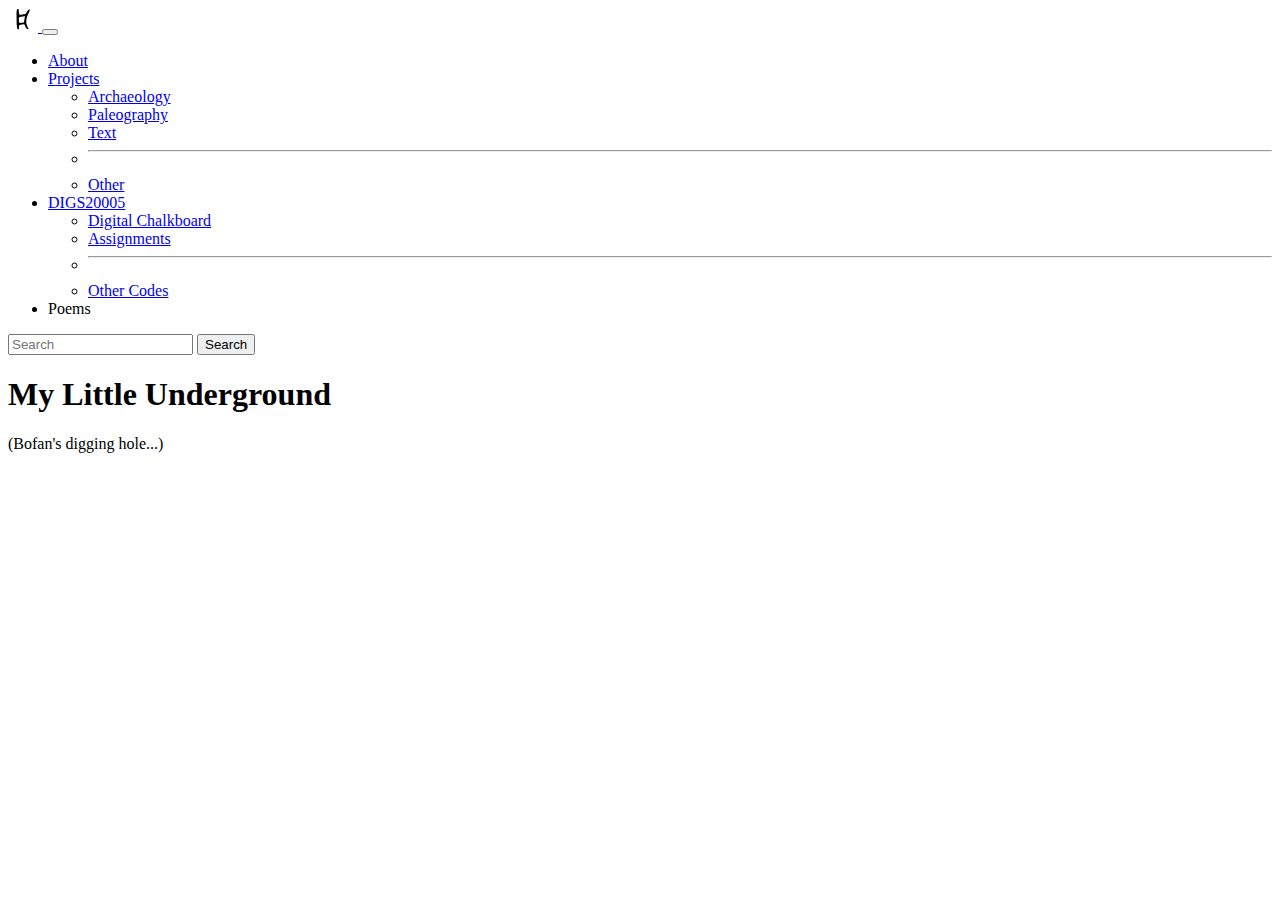
==== index.html @ d7fbdfcb "hello" ====
<!doctype html>
<html lang="en">
    <head>
        <!-- Required meta tags -->
        <meta name="viewport" content="width=device-width, initial-scale=1">
        <meta charset="utf-8">
        <title>My Little Underground</title>
        <link rel="icon" type="image/png" href="images/tabicon.png">
        <!-- Bootstrap CSS -->
        <link href="https://cdn.jsdelivr.net/npm/bootstrap@5.3.0-alpha2/dist/css/bootstrap.min.css" rel="stylesheet" integrity="sha384-aFq/bzH65dt+w6FI2ooMVUpc+21e0SRygnTpmBvdBgSdnuTN7QbdgL+OapgHtvPp" crossorigin="anonymous">
    </head>

    <body>
        <nav class="navbar navbar-expand-lg sticky-top bg-body-tertiary">
            <div class="container-fluid">
              <a class="navbar-brand" href="https://zhbofan.github.io">
                <img src="images/navimg.svg" alt="Logo" width="30" height="24">
              </a>
              <button class="navbar-toggler" type="button" data-bs-toggle="collapse" data-bs-target="#navbarSupportedContent" aria-controls="navbarSupportedContent" aria-expanded="false" aria-label="Toggle navigation">
                <span class="navbar-toggler-icon"></span>
              </button>
              <div class="collapse navbar-collapse" id="navbarSupportedContent">
                <ul class="navbar-nav me-auto mb-2 mb-lg-0">
                  <li class="nav-item">
                    <a class="nav-link active" aria-current="page" href="#">About</a>
                  </li>
                  <li class="nav-item dropdown">
                    <a class="nav-link dropdown-toggle" href="#" role="button" data-bs-toggle="dropdown" aria-expanded="false">
                        Projects
                    </a>
                    <ul class="dropdown-menu">
                        <li><a class="dropdown-item" href="#">Archaeology</a></li>
                        <li><a class="dropdown-item" href="#">Paleography</a></li>
                        <li><a class="dropdown-item" href="#">Text</a></li>
                        <li><hr class="dropdown-divider"></li>
                        <li><a class="dropdown-item" href="#">Other</a></li>
                    </ul>
                  </li>
                  <li class="nav-item dropdown">
                    <a class="nav-link dropdown-toggle" href="https://github.com/zhbofan/DIGS20005" role="button" data-bs-toggle="dropdown" aria-expanded="false">
                      DIGS20005
                    </a>
                    <ul class="dropdown-menu">
                      <li><a class="dropdown-item" href="https://github.com/zhbofan/DIGS20005/tree/main/DigitalChalkboard">Digital Chalkboard</a></li>
                      <li><a class="dropdown-item" href="https://github.com/zhbofan/DIGS20005/tree/main/HelloWorld">Assignments</a></li>
                      <li><hr class="dropdown-divider"></li>
                      <li><a class="dropdown-item" href="#">Other Codes</a></li>
                    </ul>
                  </li>
                  <li class="nav-item">
                    <a class="nav-link">Poems</a>
                  </li>
                </ul>
                <form class="d-flex" role="search">
                  <input class="form-control me-2" type="search" placeholder="Search" aria-label="Search">
                  <button class="btn btn-outline-success" type="submit">Search</button>
                </form>
              </div>
            </div>
        </nav>

        <div class="container pt-5">
            <h1>My Little Underground</h1>
        </div>

        <div class="container pt-sm-3">
            <p>(Bofan's digging hole...)</p>
        </div>

    <script src="https://cdn.jsdelivr.net/npm/bootstrap@5.3.0-alpha2/dist/js/bootstrap.bundle.min.js" integrity="sha384-qKXV1j0HvMUeCBQ+QVp7JcfGl760yU08IQ+GpUo5hlbpg51QRiuqHAJz8+BrxE/N" crossorigin="anonymous"></script>
    </body>

</html>
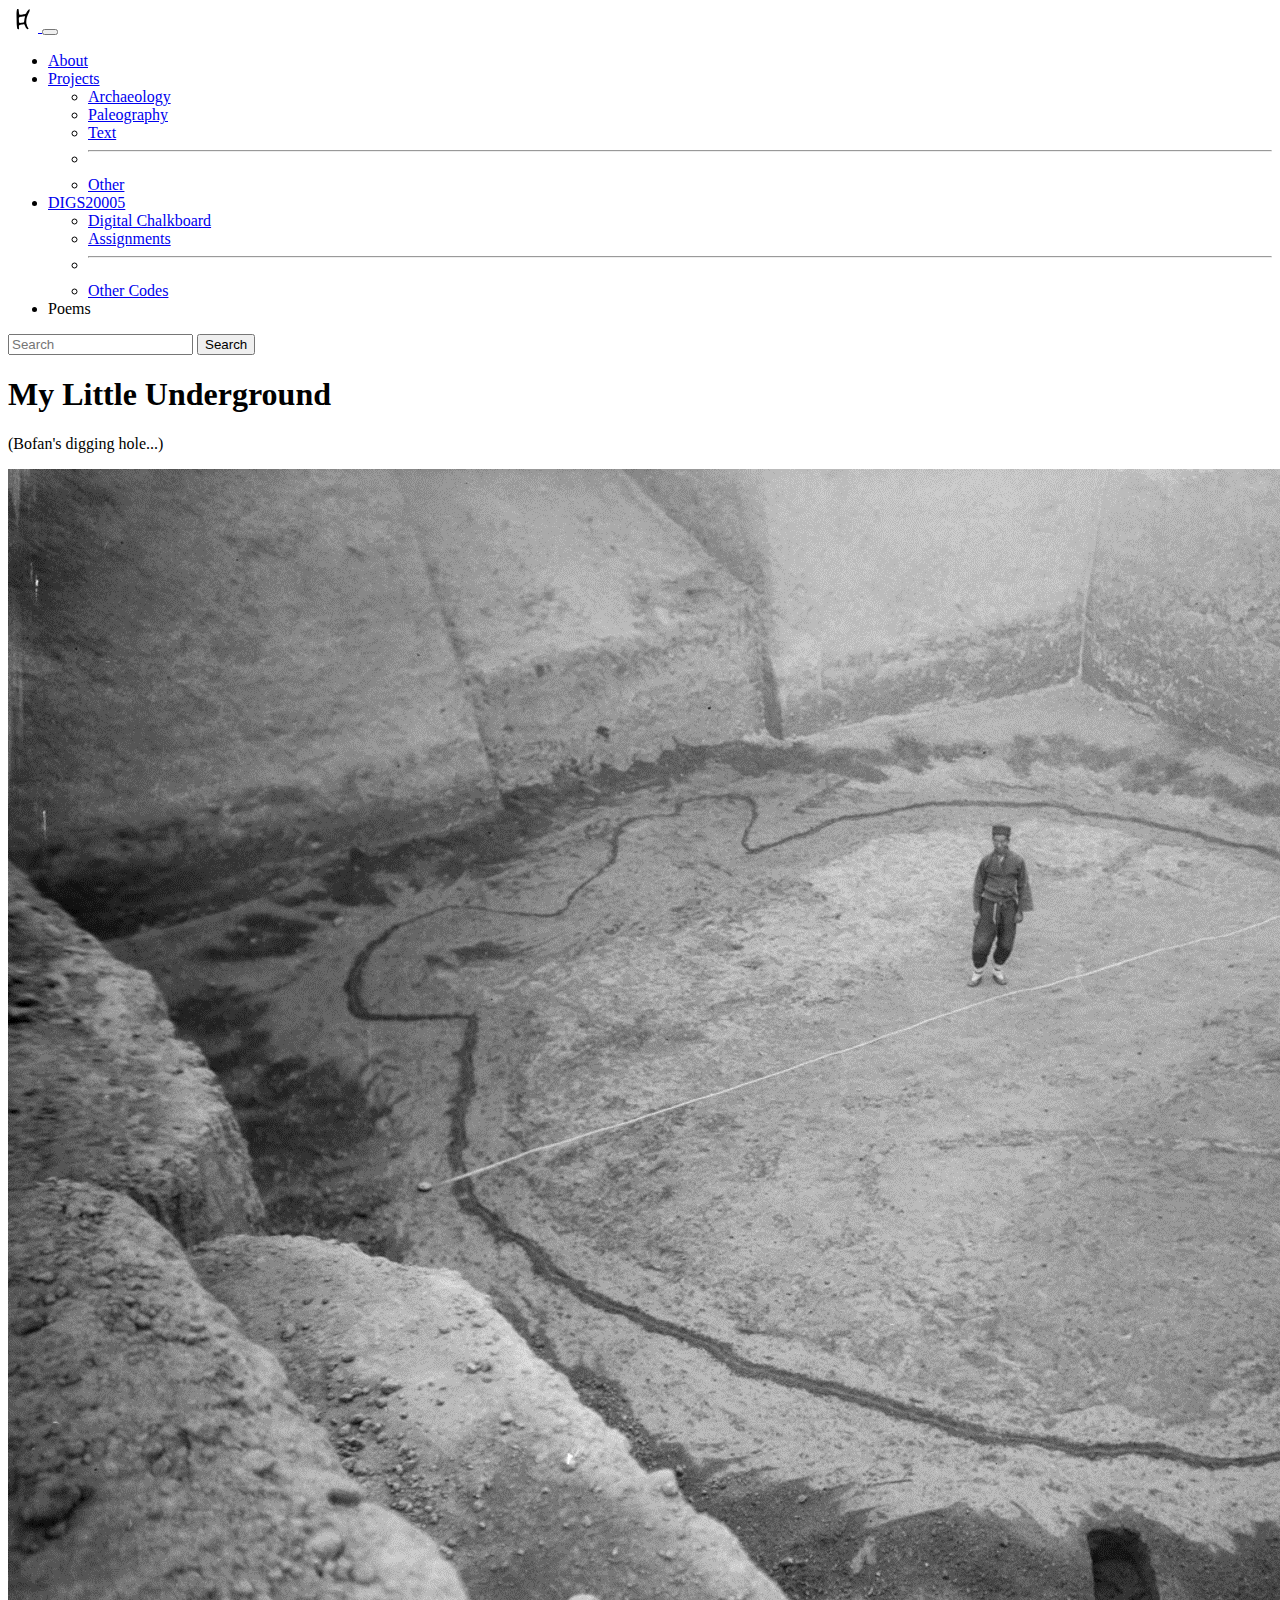
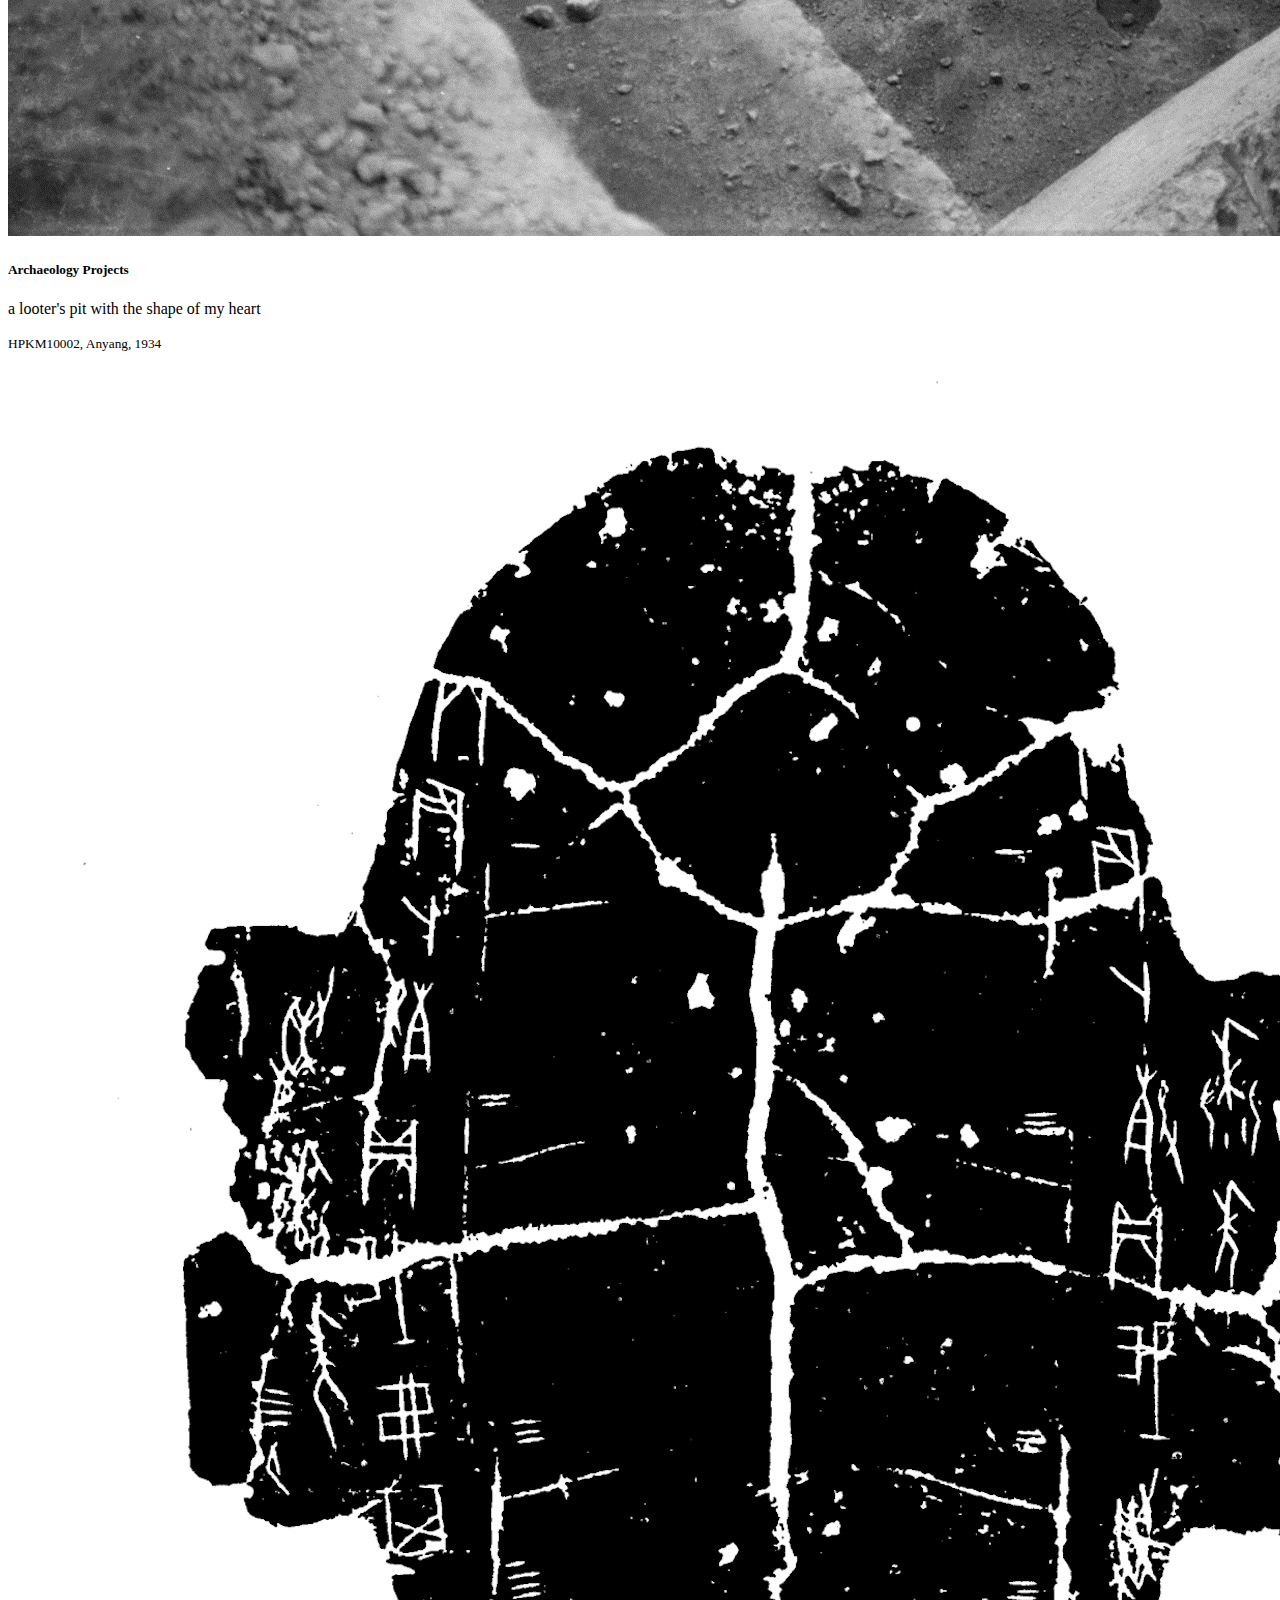
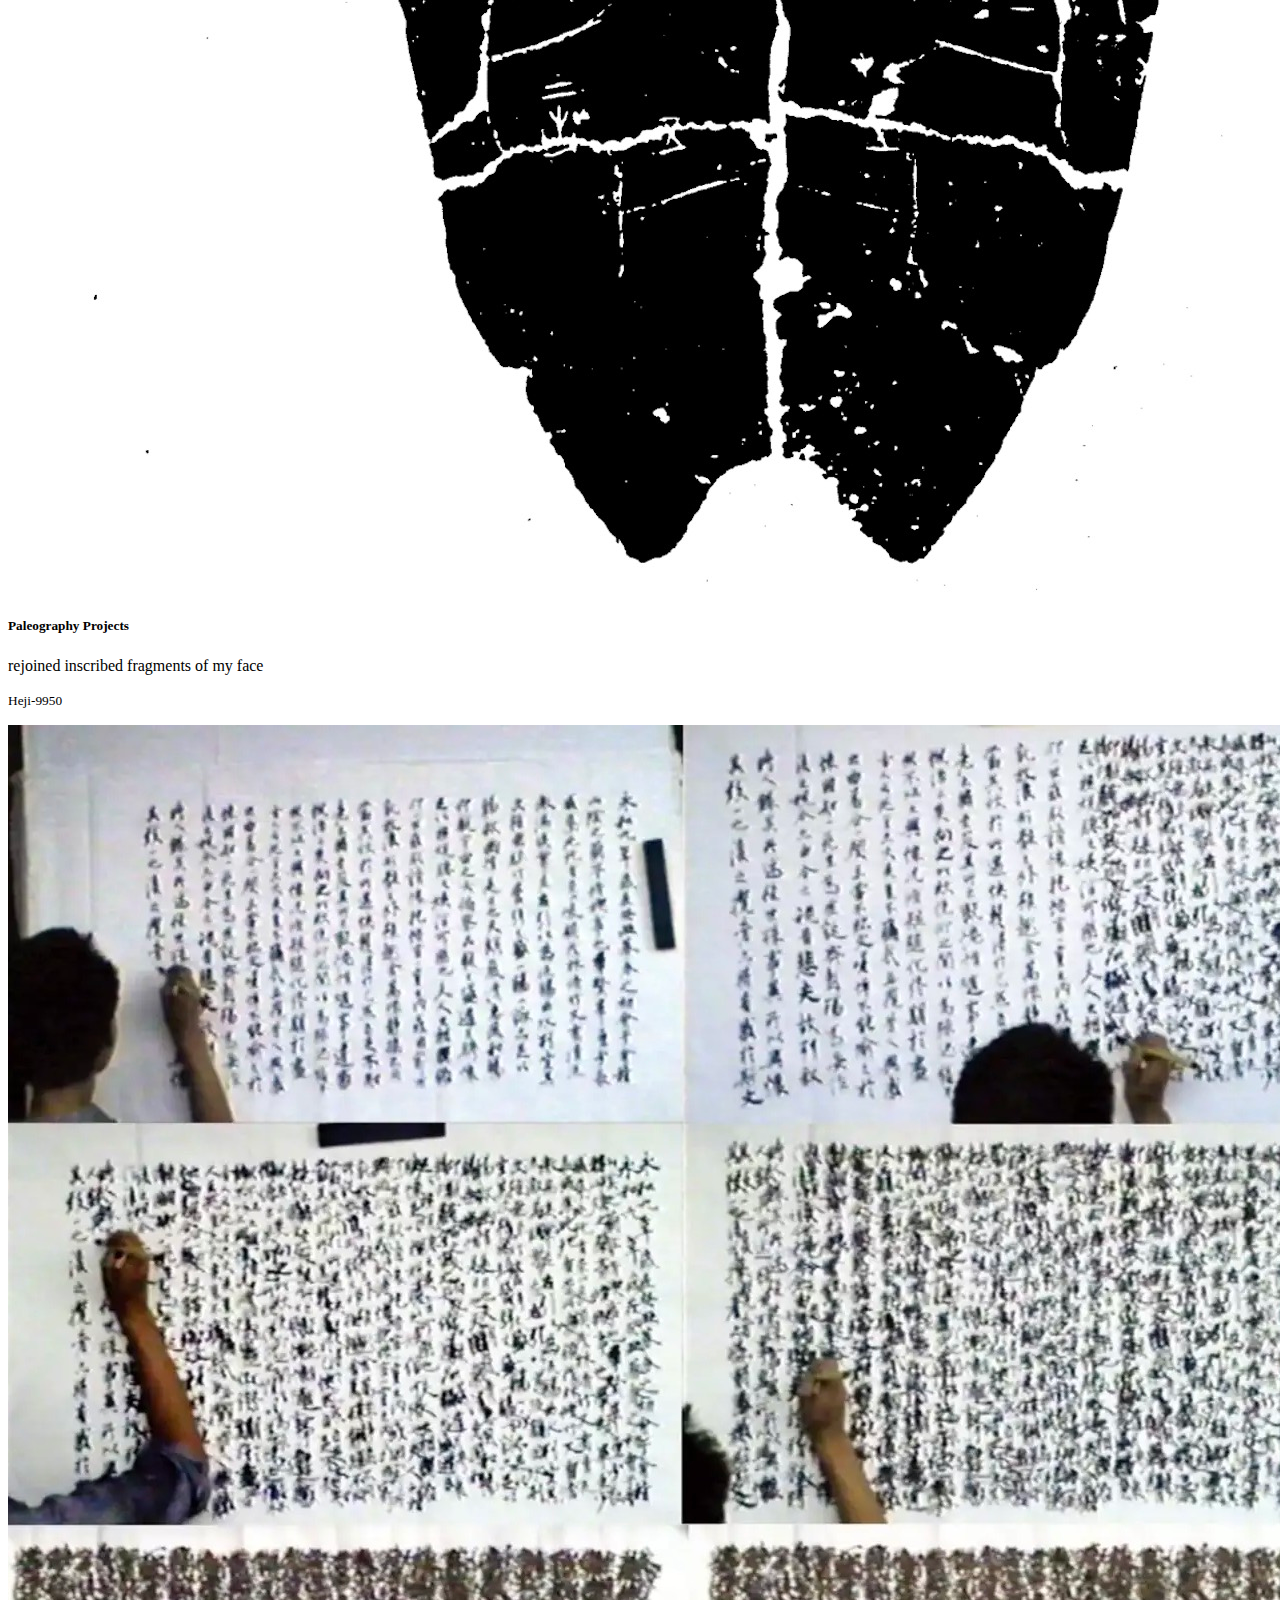
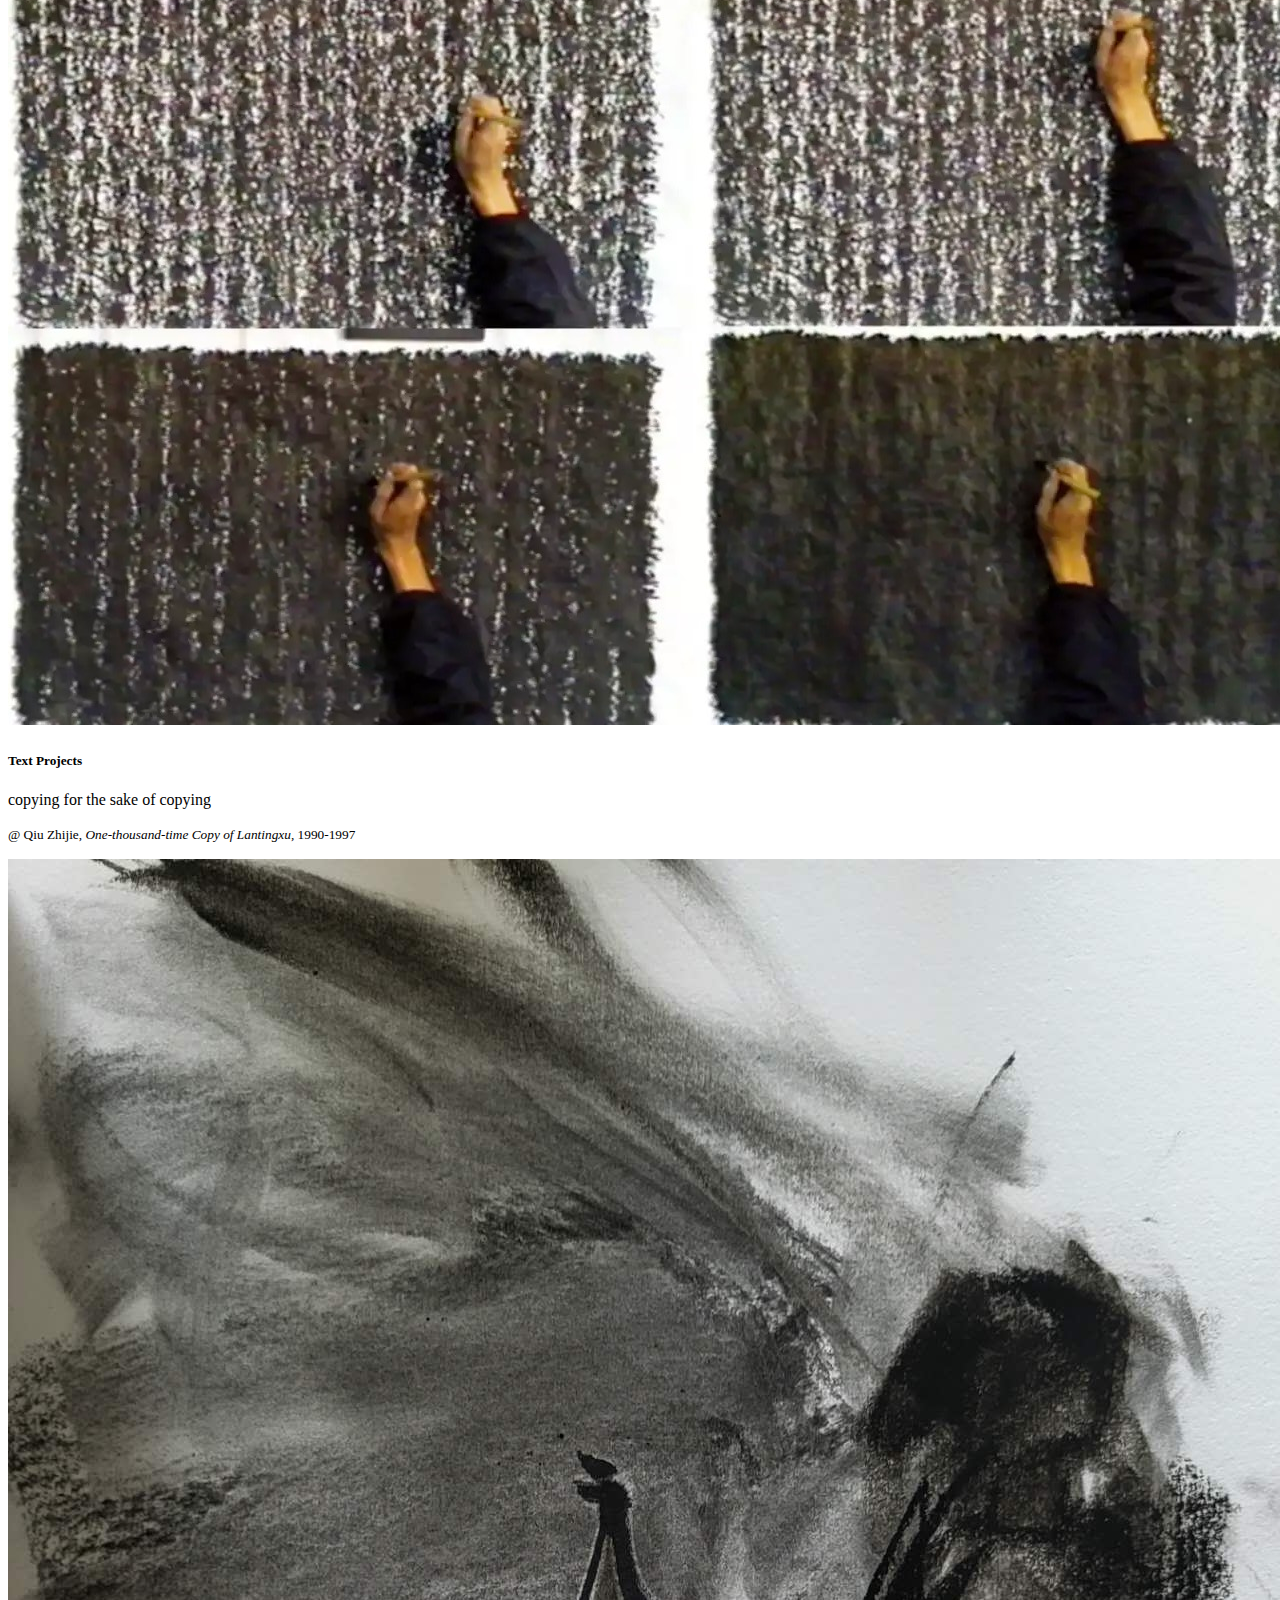
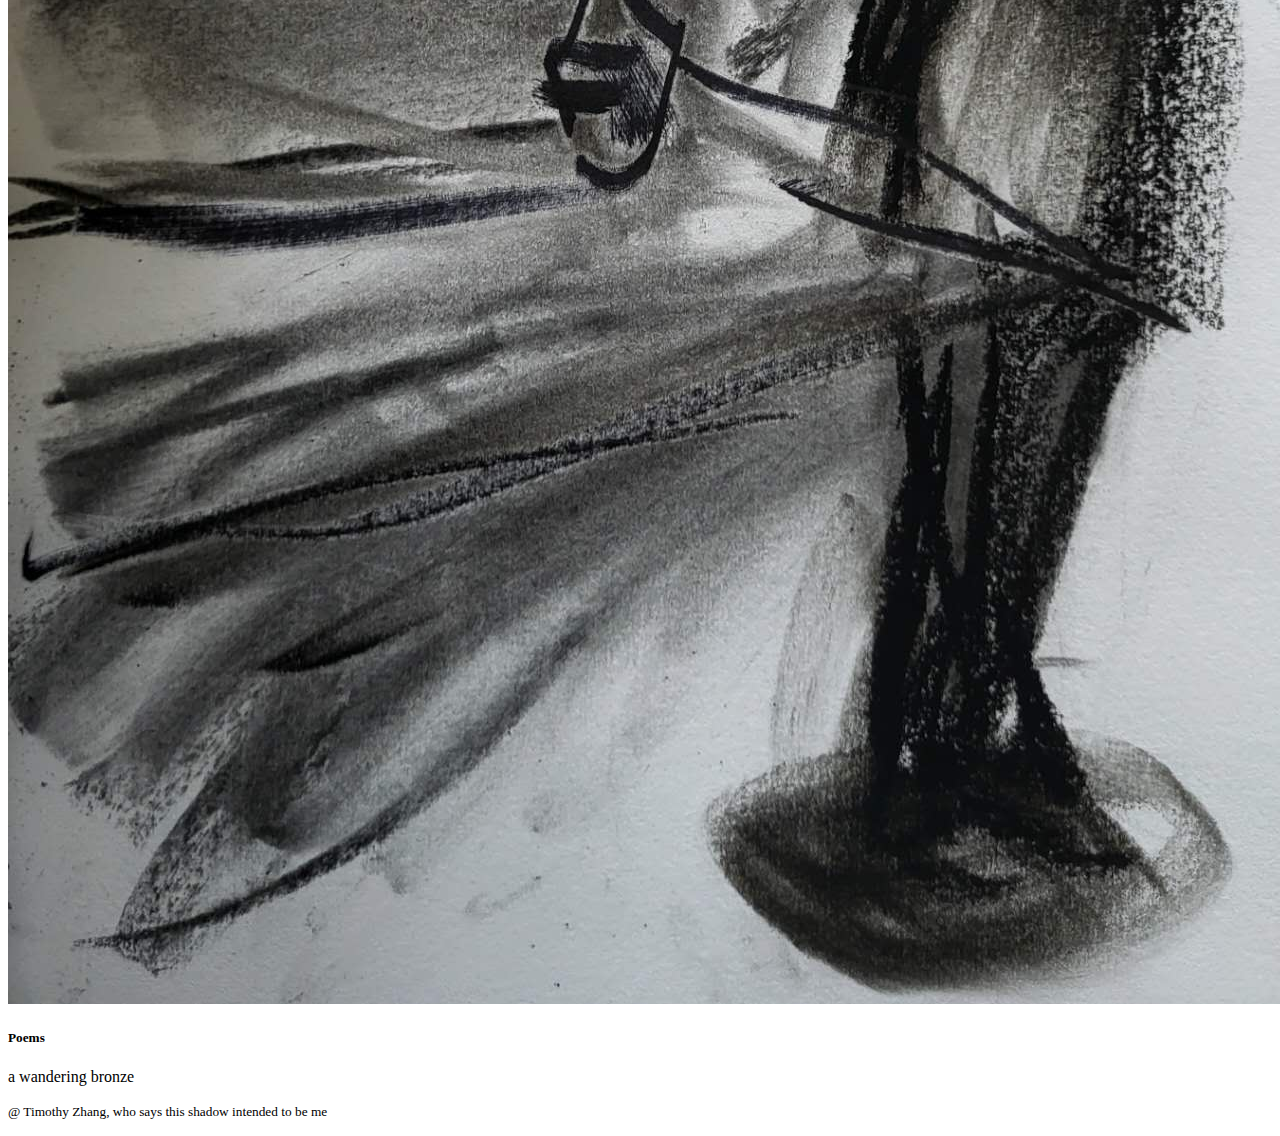
==== commit 96b33db1: "hello" ====
--- a/index.html
+++ b/index.html
@@ -8,6 +8,7 @@
         <link rel="icon" type="image/png" href="images/tabicon.png">
         <!-- Bootstrap CSS -->
         <link href="https://cdn.jsdelivr.net/npm/bootstrap@5.3.0-alpha2/dist/css/bootstrap.min.css" rel="stylesheet" integrity="sha384-aFq/bzH65dt+w6FI2ooMVUpc+21e0SRygnTpmBvdBgSdnuTN7QbdgL+OapgHtvPp" crossorigin="anonymous">
+        <link rel="stylesheet" href="css/mlu.css">
     </head>
 
     <body>
@@ -67,6 +68,43 @@
             <p>(Bofan's digging hole...)</p>
         </div>
 
+        <div class="card text-bg-dark container-fluid" id="card1">
+            <img src="images/cardimg1.png" class="card-img" alt="cardimg1">
+            <div class="card-img-overlay">
+            <h5 class="card-title container-fluid">Archaeology Projects</h5>
+            <p class="card-text container-fluid">a looter's pit with the shape of my heart</p>
+            <p class="card-text container-fluid"><small>HPKM10002, Anyang, 1934</small></p>
+            </div>
+        </div>
+        
+
+        <div class="card text-bg-dark container-fluid" id="card2">
+            <img src="images/cardimg2a.jpeg" class="card-img" alt="cardimg2a">
+            <div class="card-img-overlay">
+              <h5 class="card-title container-fluid" id="cardtitle2">Paleography Projects</h5>
+              <p class="card-text container-fluid" id="cardtext2a">rejoined inscribed fragments of my face</p>
+              <p class="card-text container-fluid" id="cardtext2b"><small>Heji-9950</small></p>
+            </div>
+        </div>
+
+        <div class="card text-bg-dark container-fluid" id="card3">
+            <img src="images/cardimg3.jpeg" class="card-img" alt="cardimg3">
+            <div class="card-img-overlay">
+              <h5 class="card-title container-fluid" id="cardtitle3">Text Projects</h5>
+              <p class="card-text container-fluid" id="cardtext3a">copying for the sake of copying</p>
+              <p class="card-text container-fluid" id="cardtext3b"><small>@ Qiu Zhijie, <em>One-thousand-time Copy of Lantingxu</em>, 1990-1997</small></p>
+            </div>
+        </div>
+
+        <div class="card text-bg-dark container-fluid" id="card4">
+            <img src="images/cardimg4.jpeg" class="card-img" alt="cardimg4">
+            <div class="card-img-overlay">
+              <h5 class="card-title container-fluid" id="cardtitle4">Poems</h5>
+              <p class="card-text container-fluid" id="cardtext4a">a wandering bronze</p>
+              <p class="card-text container-fluid" id="cardtext4b"><small>@ Timothy Zhang, who says this shadow intended to be me</small></p>
+            </div>
+        </div>
+
     <script src="https://cdn.jsdelivr.net/npm/bootstrap@5.3.0-alpha2/dist/js/bootstrap.bundle.min.js" integrity="sha384-qKXV1j0HvMUeCBQ+QVp7JcfGl760yU08IQ+GpUo5hlbpg51QRiuqHAJz8+BrxE/N" crossorigin="anonymous"></script>
     </body>
 
--- a/css/mlu.css
+++ b/css/mlu.css
@@ -0,0 +1,28 @@
+.card-image{
+    height: 300px;
+    width: auto;
+}
+
+#cardtitle2{
+    color:black;
+}
+
+#cardtext2a{
+    color: black;
+}
+
+#cardtext2b{
+    color: black;
+}
+
+#cardtitle3{
+    color: black;
+}
+
+#cardtext3a{
+    color: black;
+}
+
+#cardtext3b{
+    color: black;
+}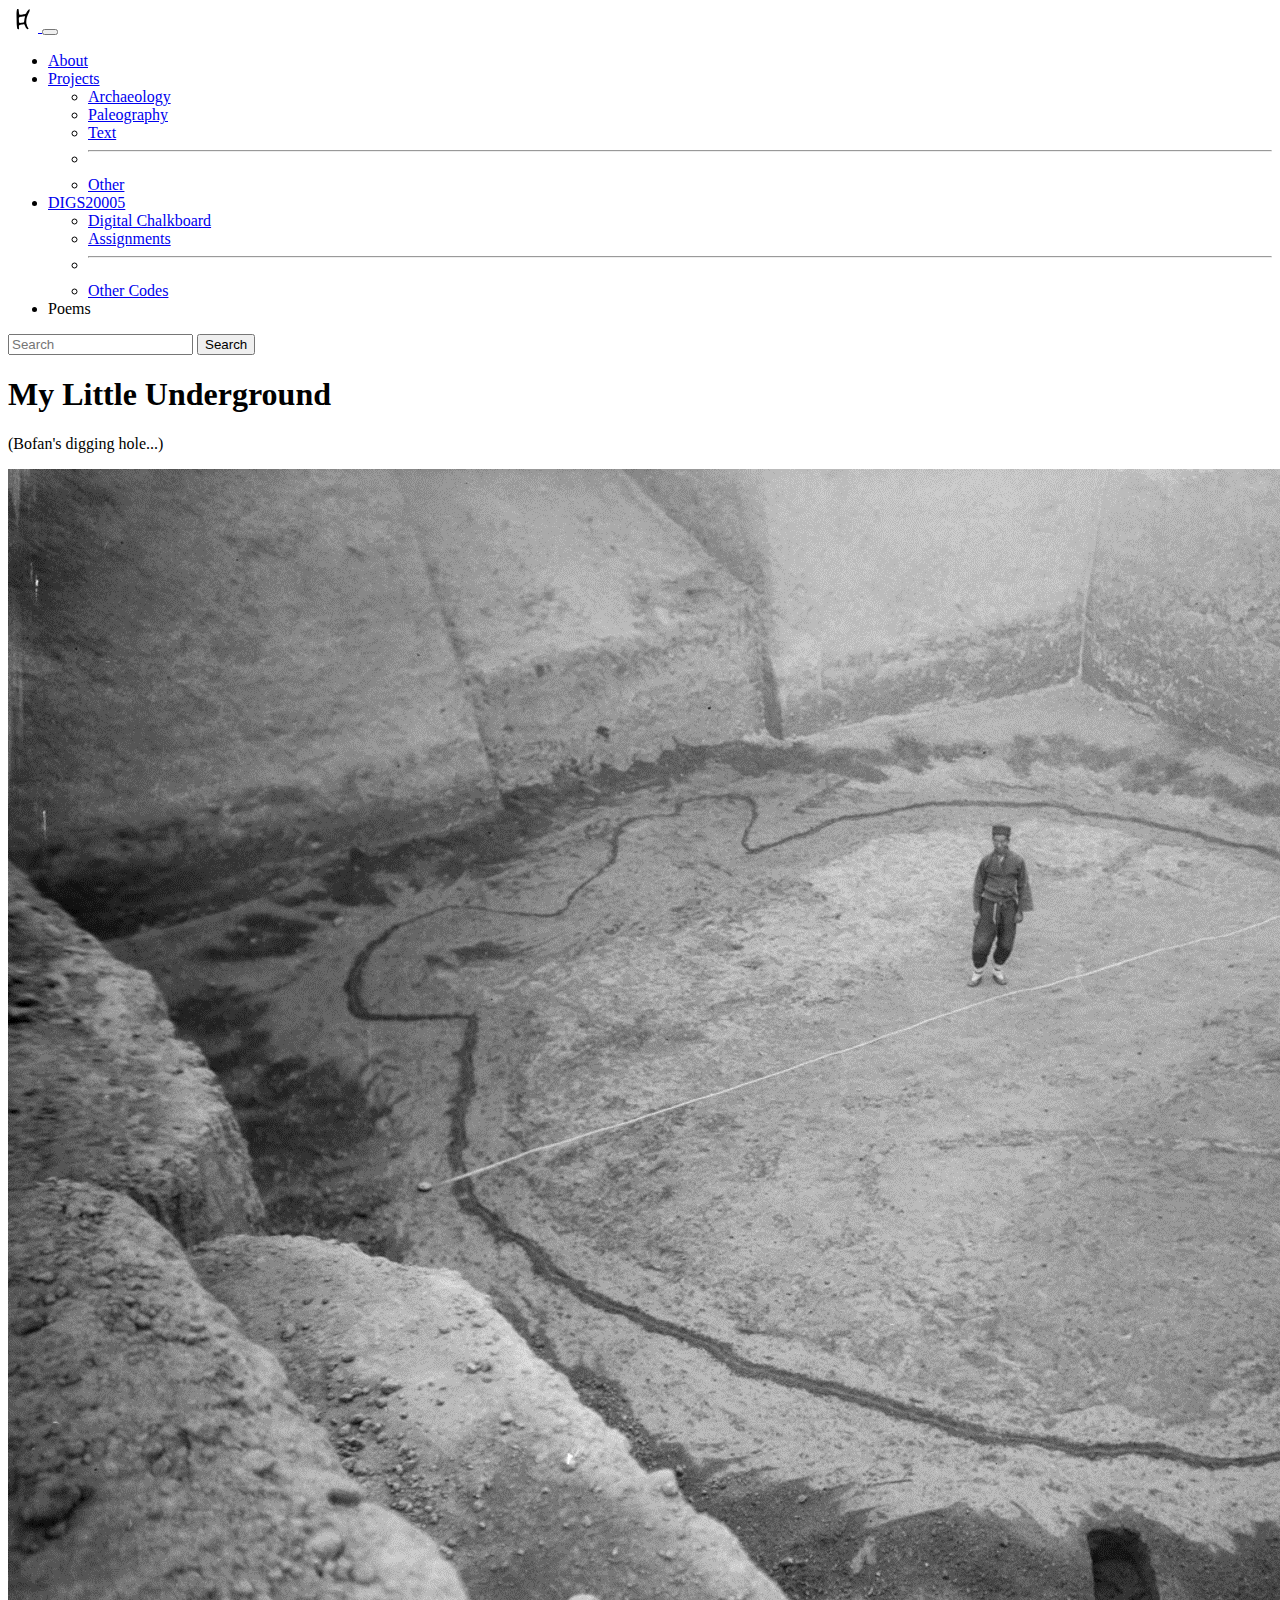
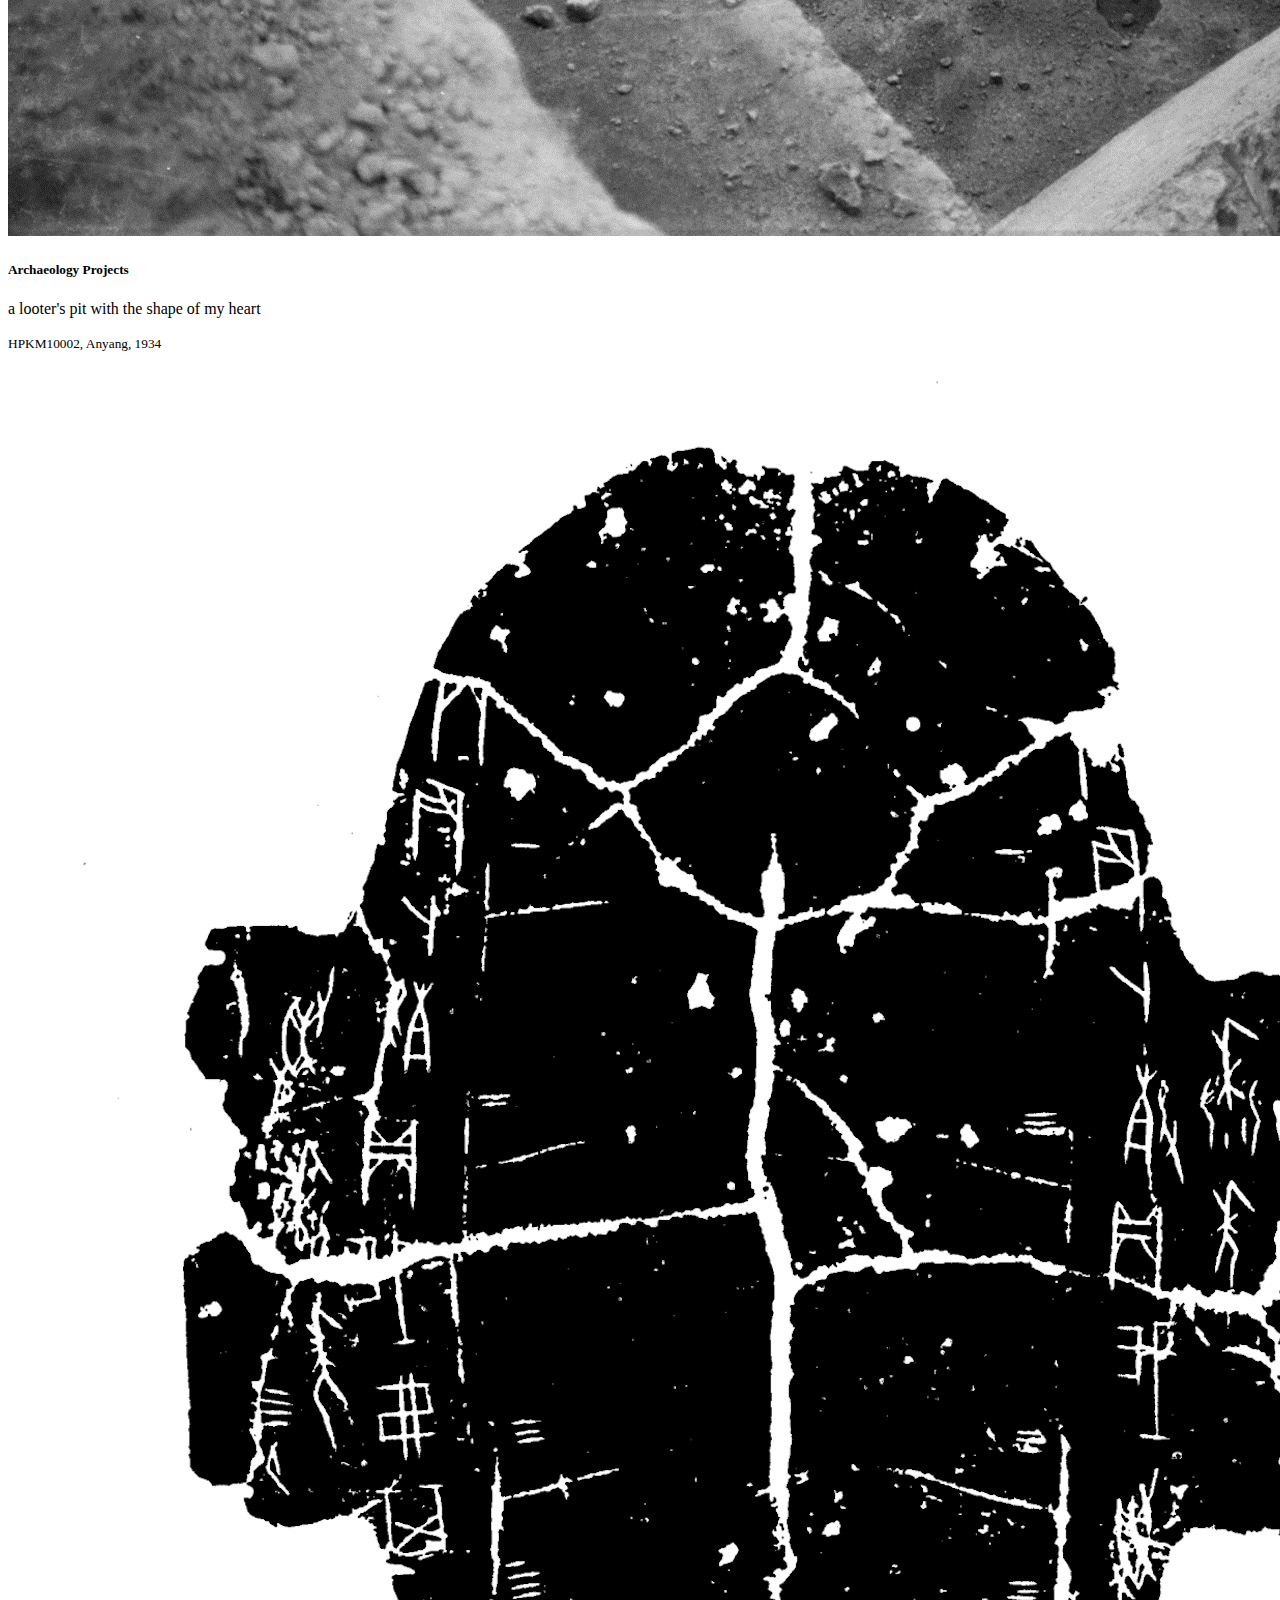
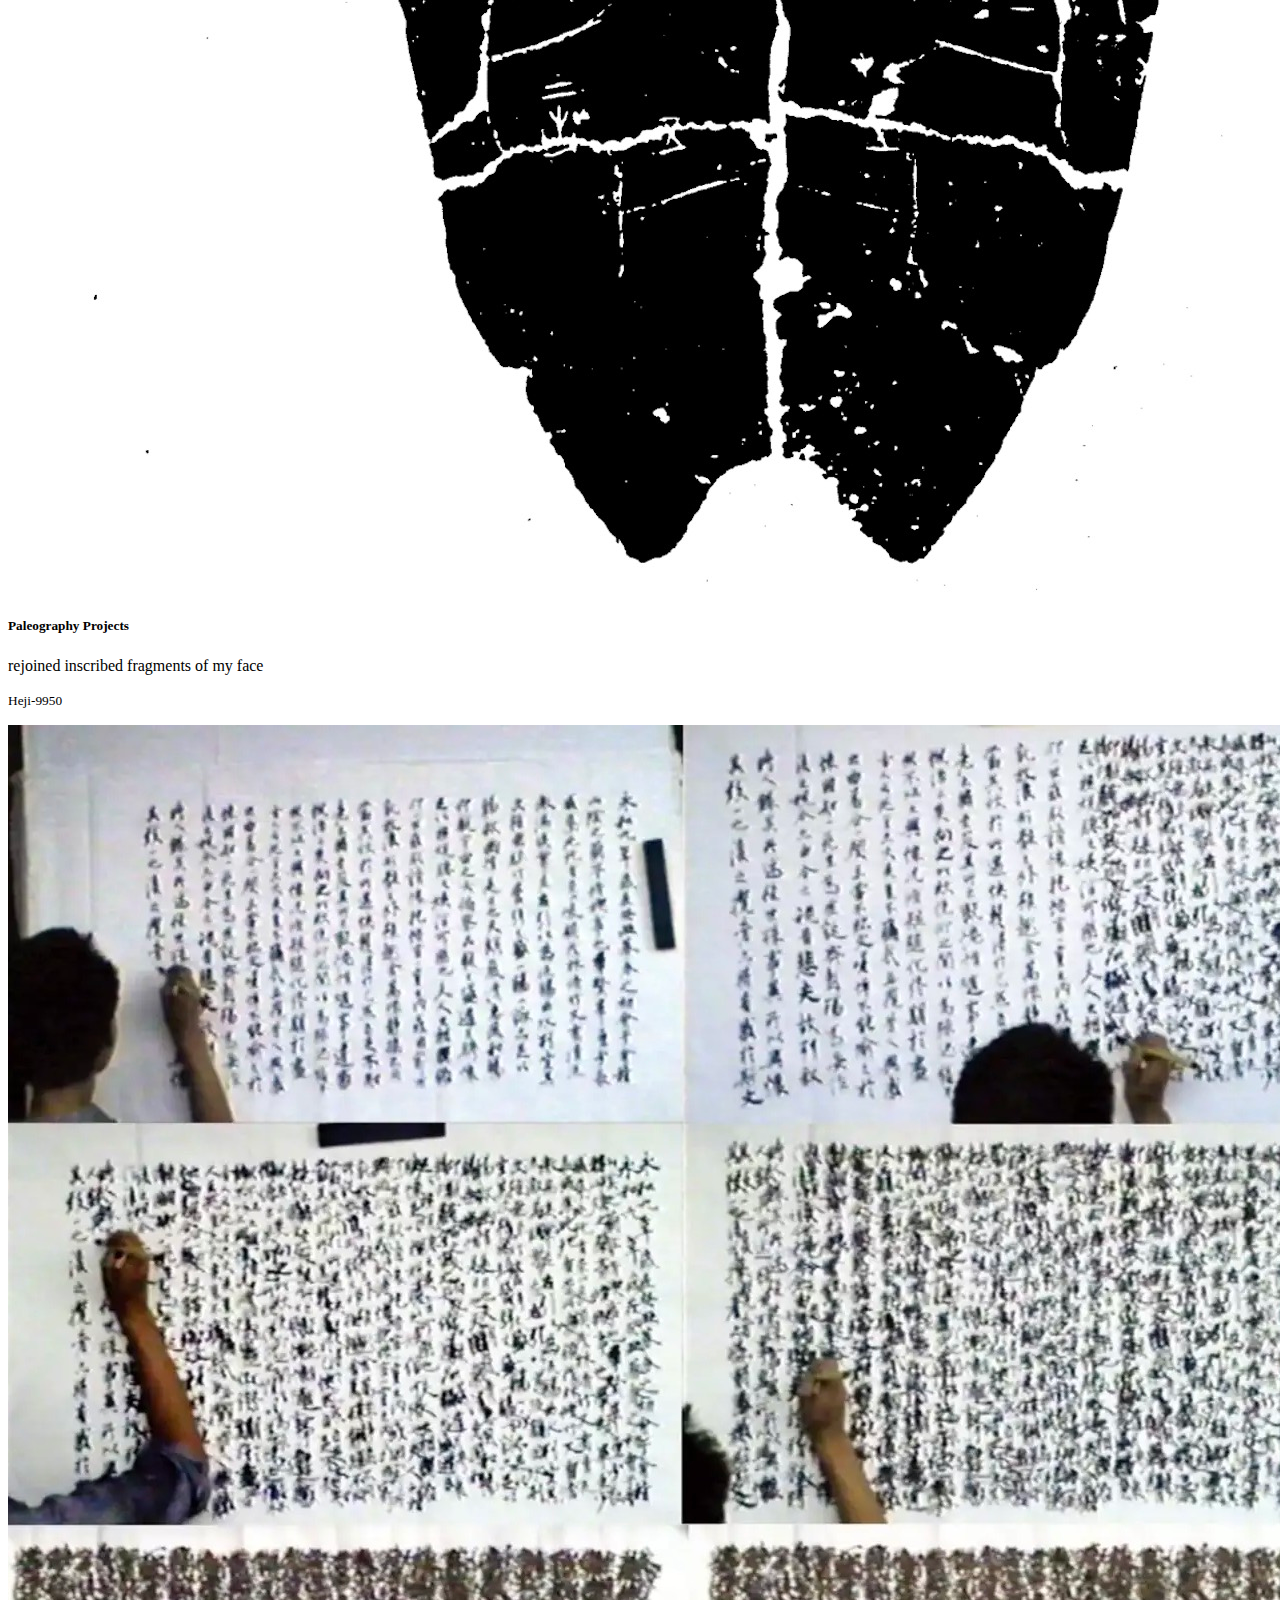
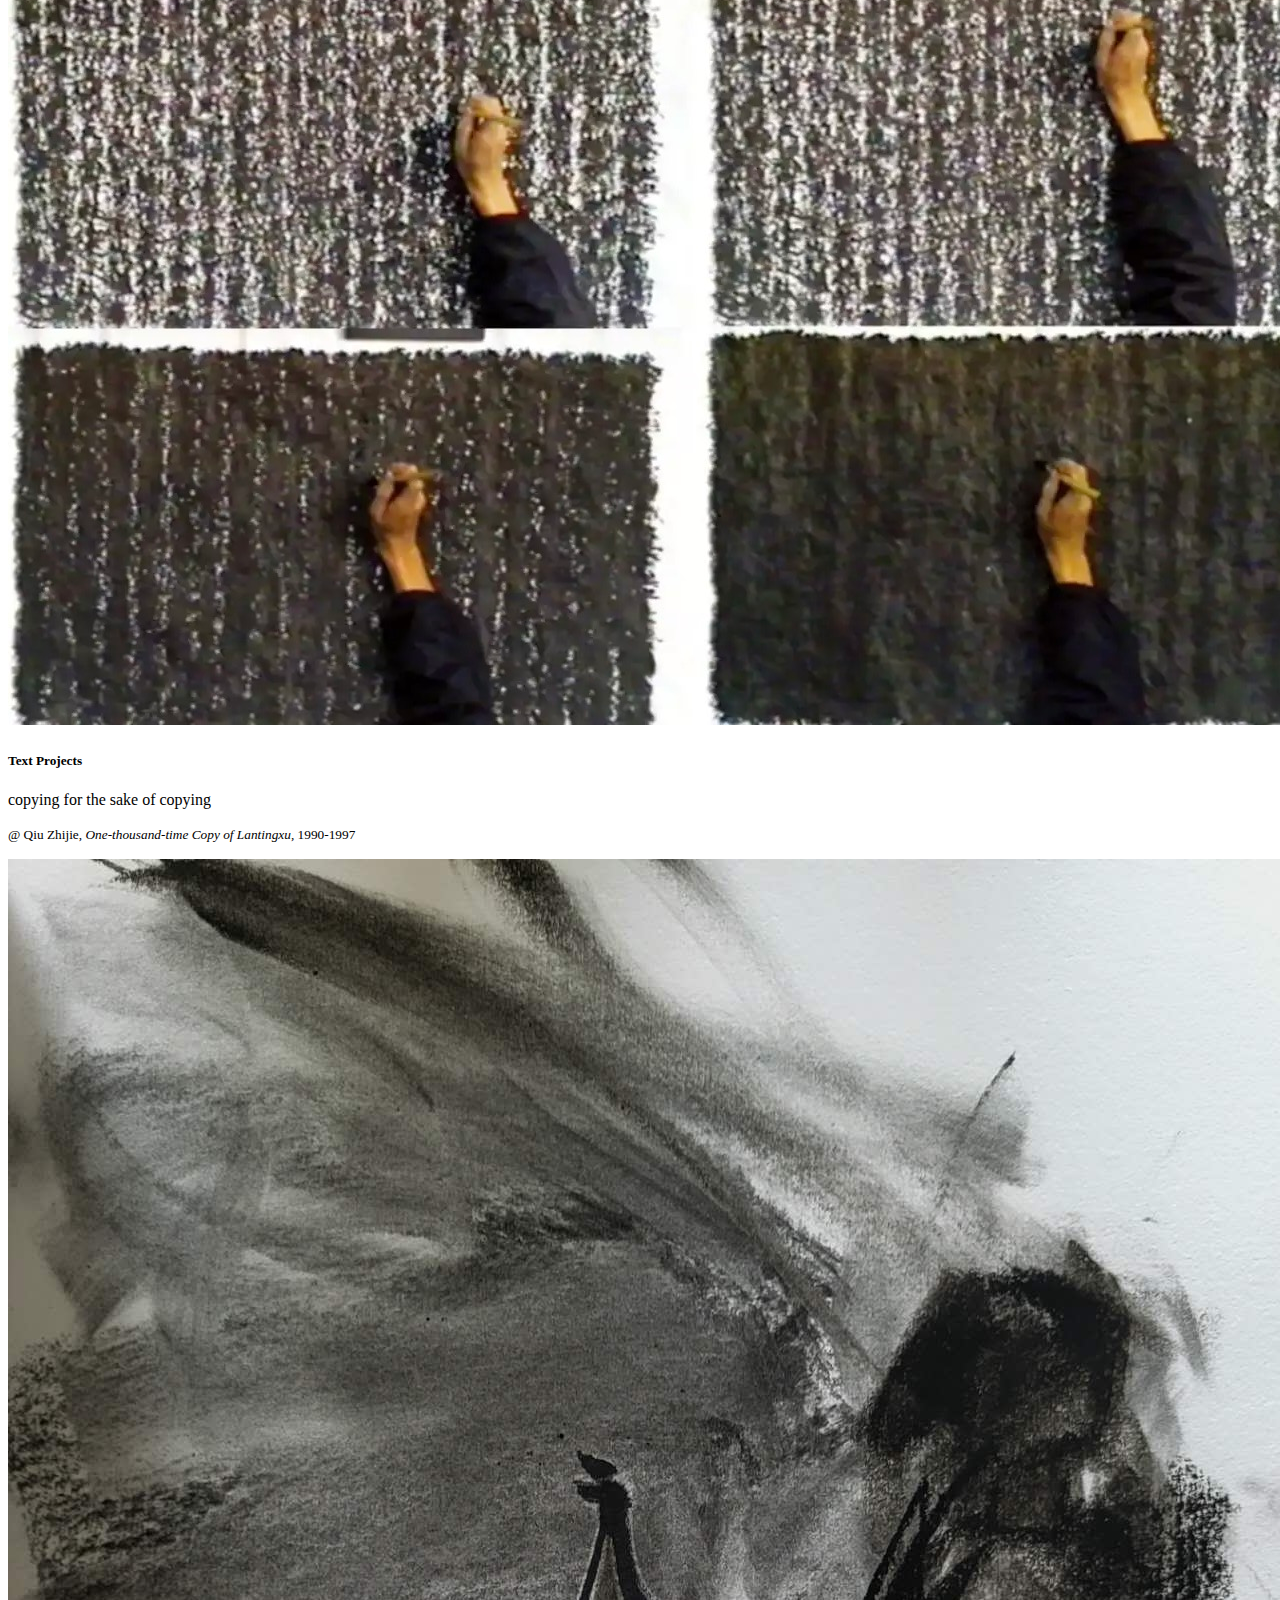
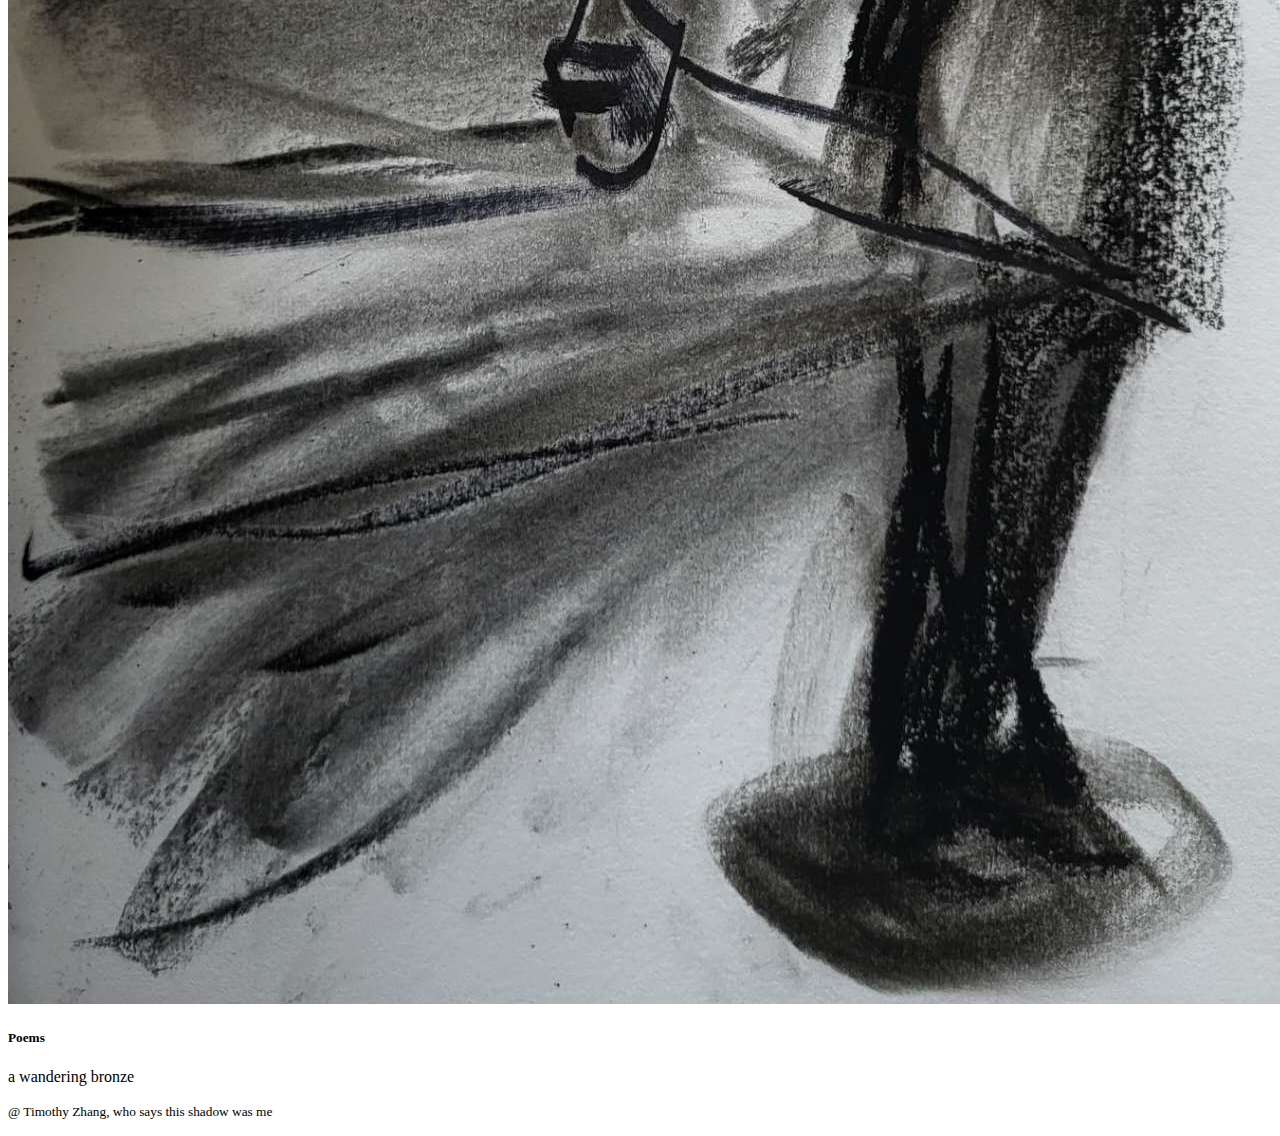
==== commit b6ea3b2a: "hello" ====
--- a/index.html
+++ b/index.html
@@ -60,11 +60,11 @@
             </div>
         </nav>
 
-        <div class="container pt-5">
+        <div class="container-fluid pt-5">
             <h1>My Little Underground</h1>
         </div>
 
-        <div class="container pt-sm-3">
+        <div class="container-fluid pt-sm-1">
             <p>(Bofan's digging hole...)</p>
         </div>
 
@@ -101,7 +101,7 @@
             <div class="card-img-overlay">
               <h5 class="card-title container-fluid" id="cardtitle4">Poems</h5>
               <p class="card-text container-fluid" id="cardtext4a">a wandering bronze</p>
-              <p class="card-text container-fluid" id="cardtext4b"><small>@ Timothy Zhang, who says this shadow intended to be me</small></p>
+              <p class="card-text container-fluid" id="cardtext4b"><small>@ Timothy Zhang, who says this shadow was me</small></p>
             </div>
         </div>
 
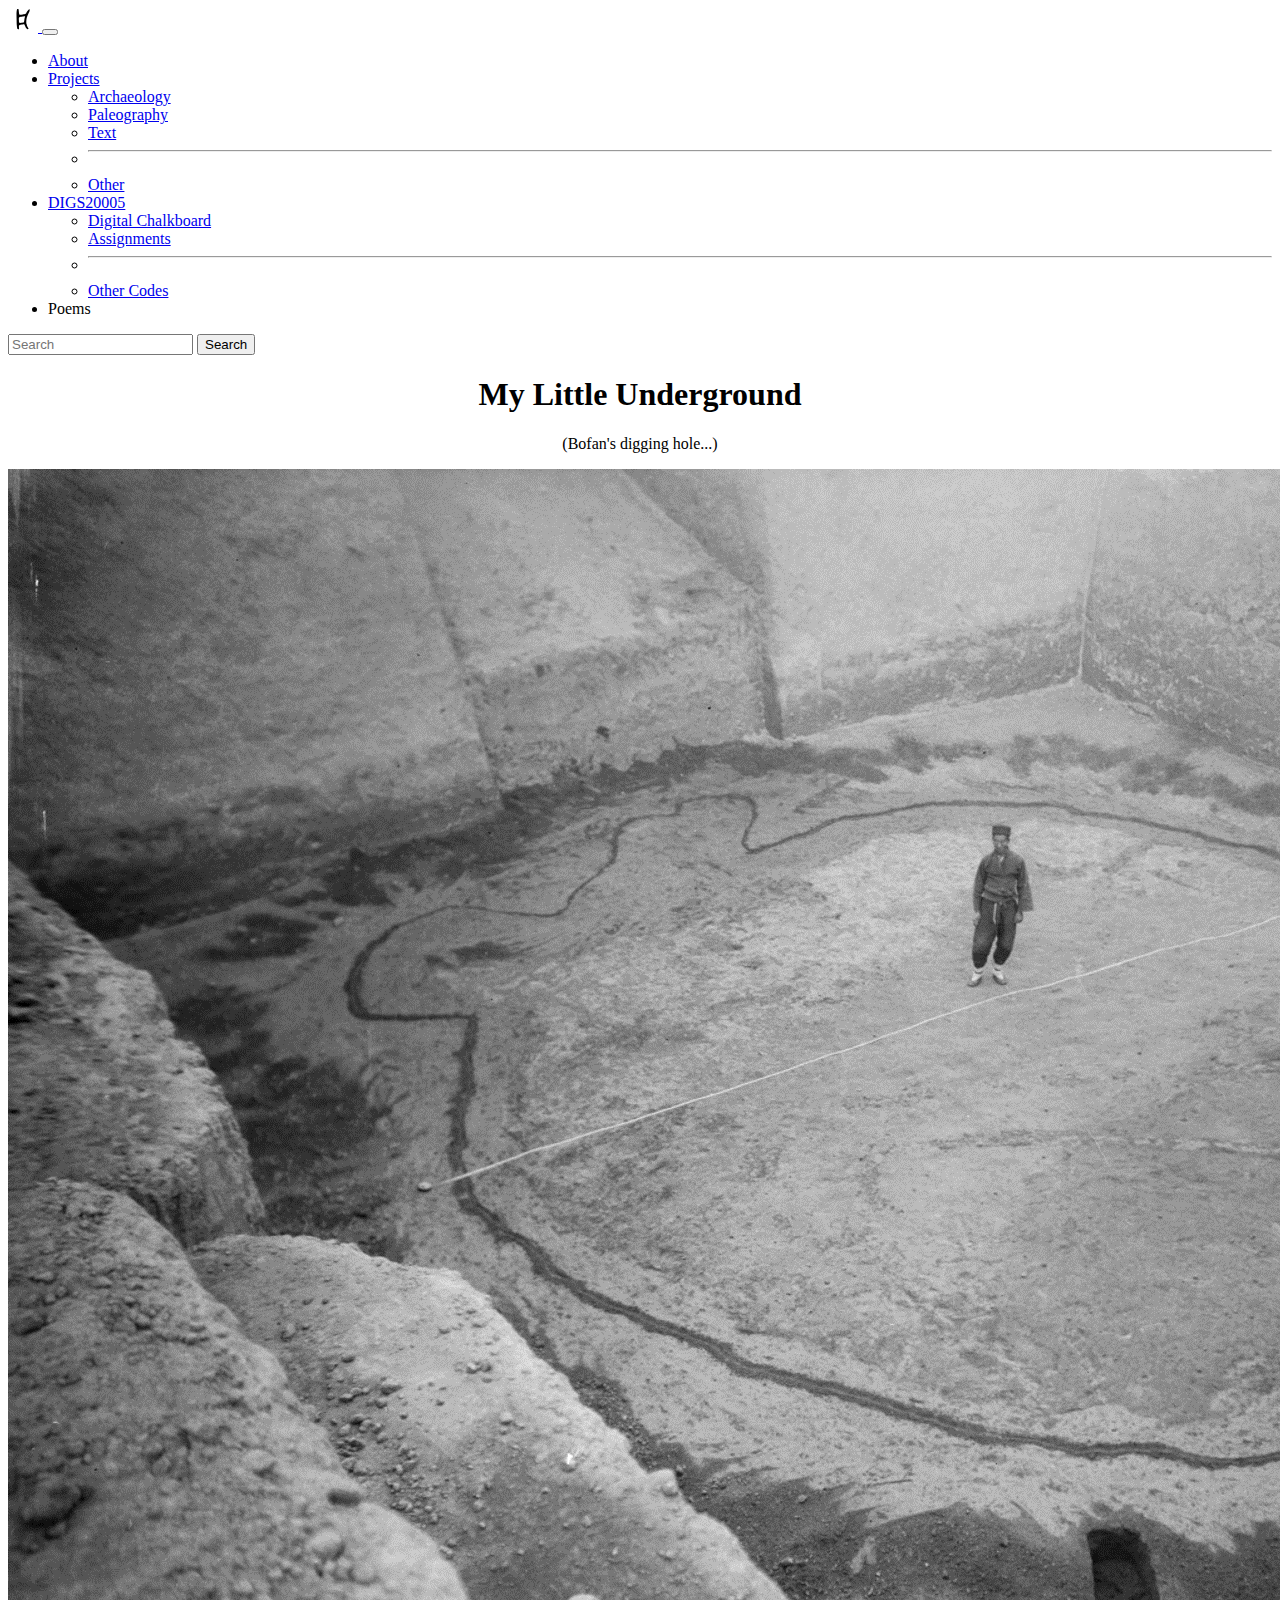
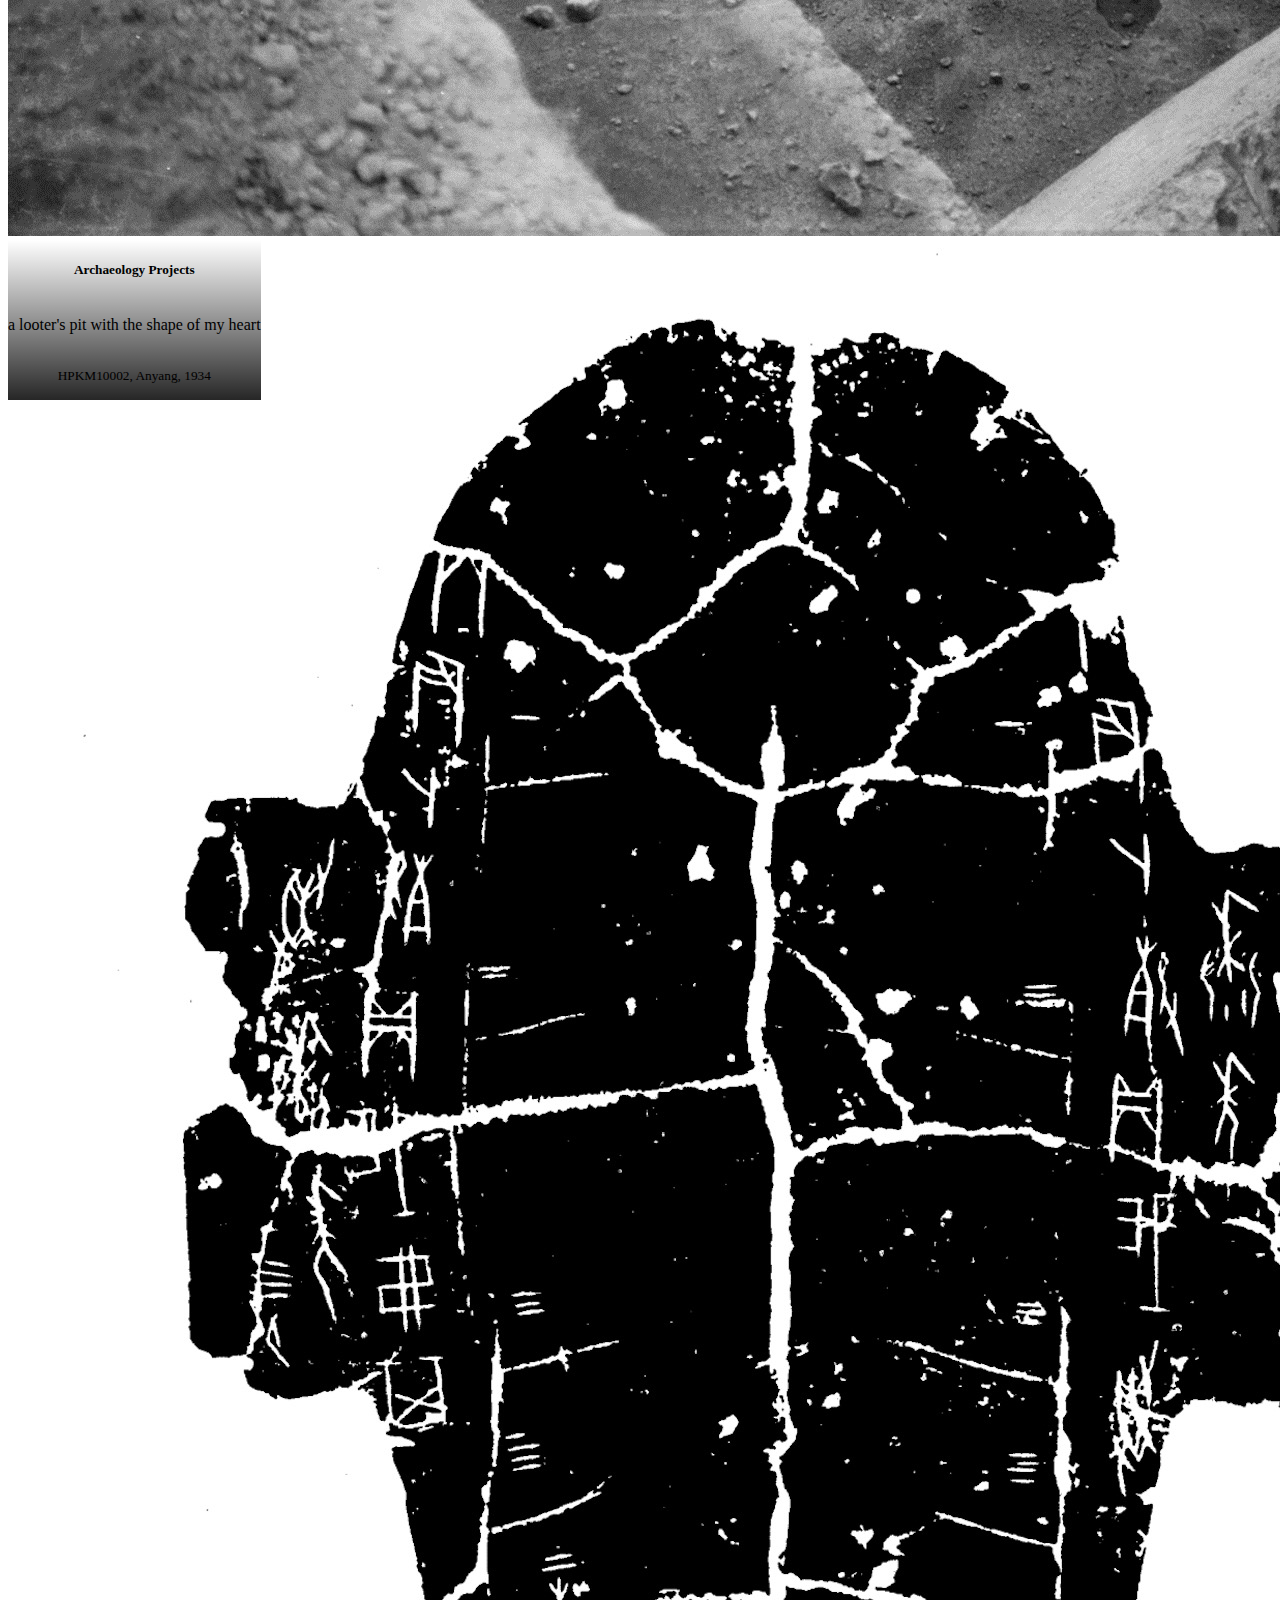
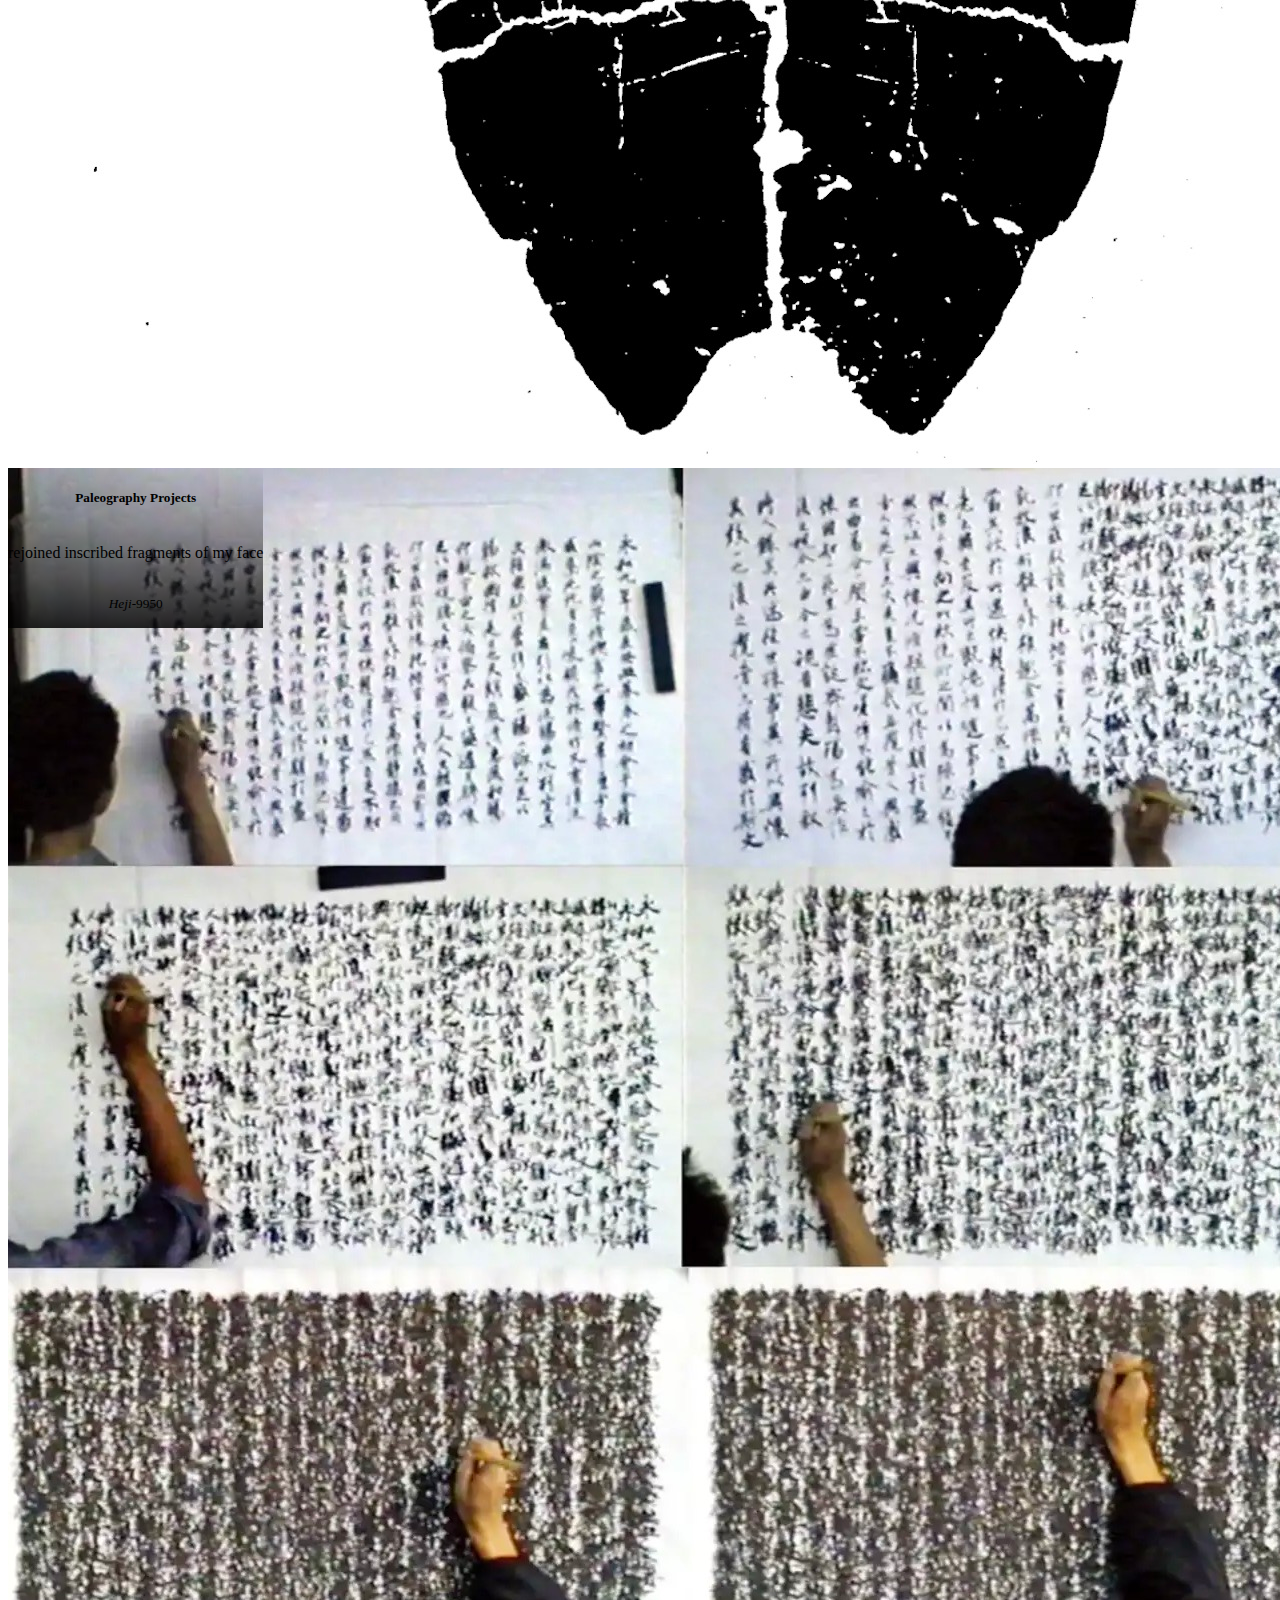
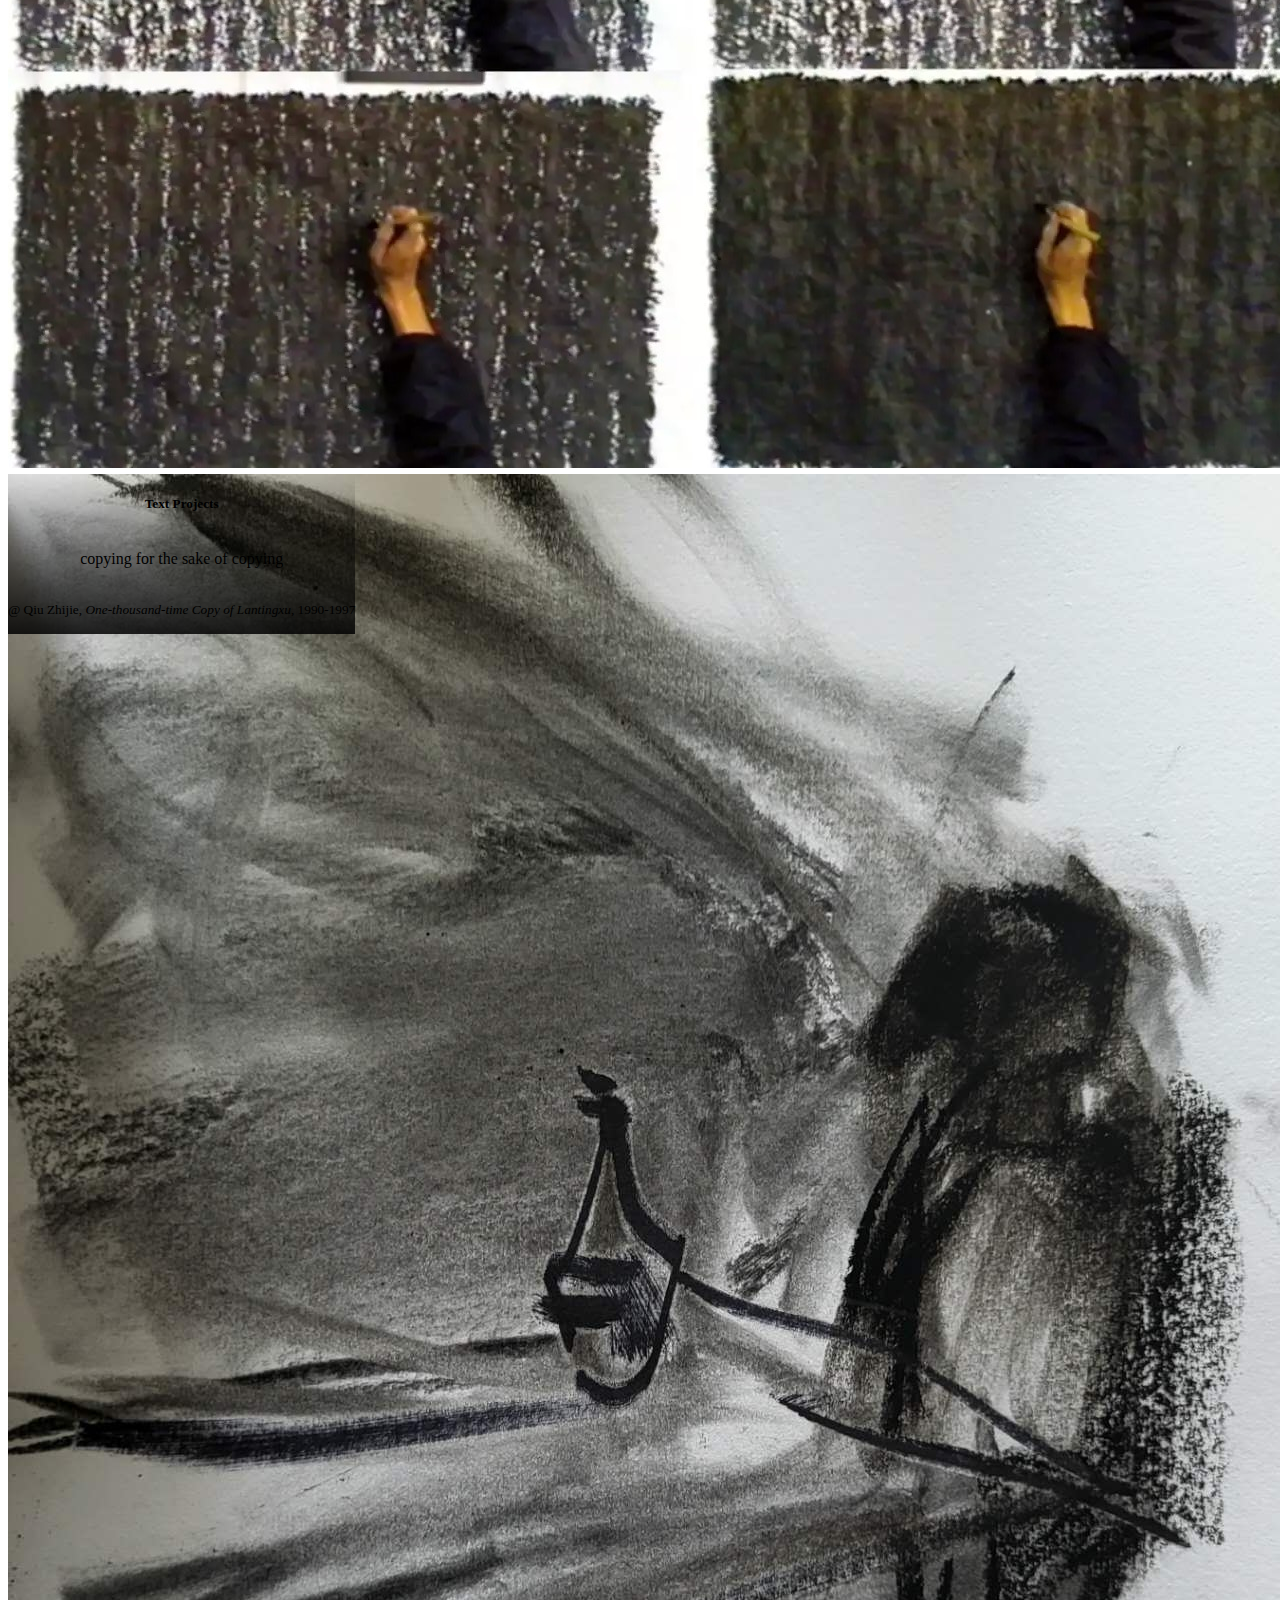
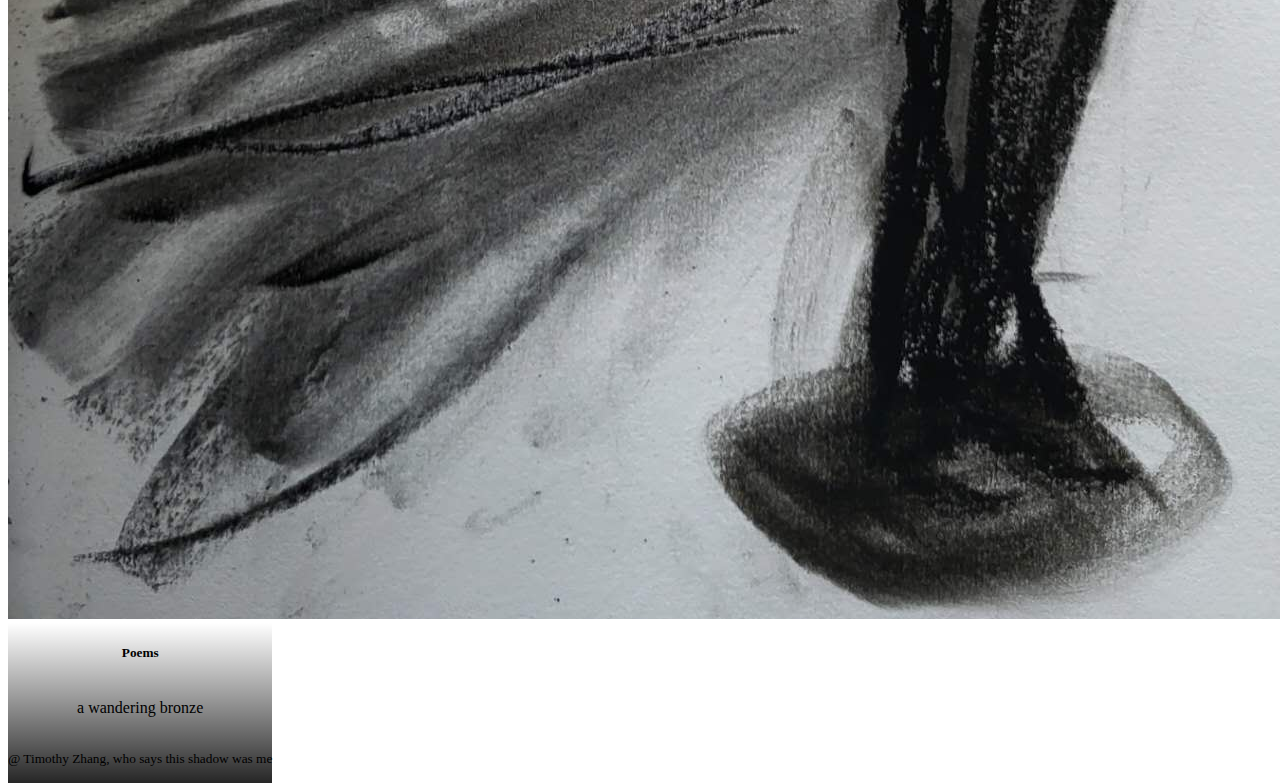
==== commit 1c43a99e: "hello" ====
--- a/index.html
+++ b/index.html
@@ -61,29 +61,28 @@
         </nav>
 
         <div class="container-fluid pt-5">
-            <h1>My Little Underground</h1>
+            <h1 class="display-1" id="index_title">My Little Underground</h1>
         </div>
 
         <div class="container-fluid pt-sm-1">
-            <p>(Bofan's digging hole...)</p>
+            <p class="display-6" id="index_subtitle">(Bofan's digging hole...)</p>
         </div>
 
         <div class="card text-bg-dark container-fluid" id="card1">
             <img src="images/cardimg1.png" class="card-img" alt="cardimg1">
             <div class="card-img-overlay">
-            <h5 class="card-title container-fluid">Archaeology Projects</h5>
-            <p class="card-text container-fluid">a looter's pit with the shape of my heart</p>
-            <p class="card-text container-fluid"><small>HPKM10002, Anyang, 1934</small></p>
+            <h5 class="card-title container-fluid" id="cardtitle1">Archaeology Projects</h5>
+            <p class="card-text container-fluid" id="cardtext1a">a looter's pit with the shape of my heart</p>
+            <p class="card-text container-fluid" id="cardtext1b"><small>HPKM10002, Anyang, 1934</small></p>
             </div>
         </div>
         
-
         <div class="card text-bg-dark container-fluid" id="card2">
             <img src="images/cardimg2a.jpeg" class="card-img" alt="cardimg2a">
             <div class="card-img-overlay">
               <h5 class="card-title container-fluid" id="cardtitle2">Paleography Projects</h5>
               <p class="card-text container-fluid" id="cardtext2a">rejoined inscribed fragments of my face</p>
-              <p class="card-text container-fluid" id="cardtext2b"><small>Heji-9950</small></p>
+              <p class="card-text container-fluid" id="cardtext2b"><small><em>Heji-</em>9950</small></p>
             </div>
         </div>
 
--- a/css/mlu.css
+++ b/css/mlu.css
@@ -1,28 +1,25 @@
-.card-image{
-    height: 300px;
-    width: auto;
+.card-img-overlay {
+    position: absolute;
+    display: flex;
+    flex-direction: column;
+    justify-content: flex-end;
+    background: linear-gradient(to top, rgba(0, 0, 0, 0.85), transparent)
 }
 
-#cardtitle2{
-    color:black;
+#index_title {
+    text-align: center;
+    text-decoration: solid;
 }
 
-#cardtext2a{
-    color: black;
+#index_subtitle {
+    text-align: center;
 }
 
-#cardtext2b{
-    color: black;
+.card-title{
+    text-align: center;
+    text-decoration: solid;
 }
 
-#cardtitle3{
-    color: black;
-}
-
-#cardtext3a{
-    color: black;
-}
-
-#cardtext3b{
-    color: black;
+.card-text{
+    text-align: center;
 }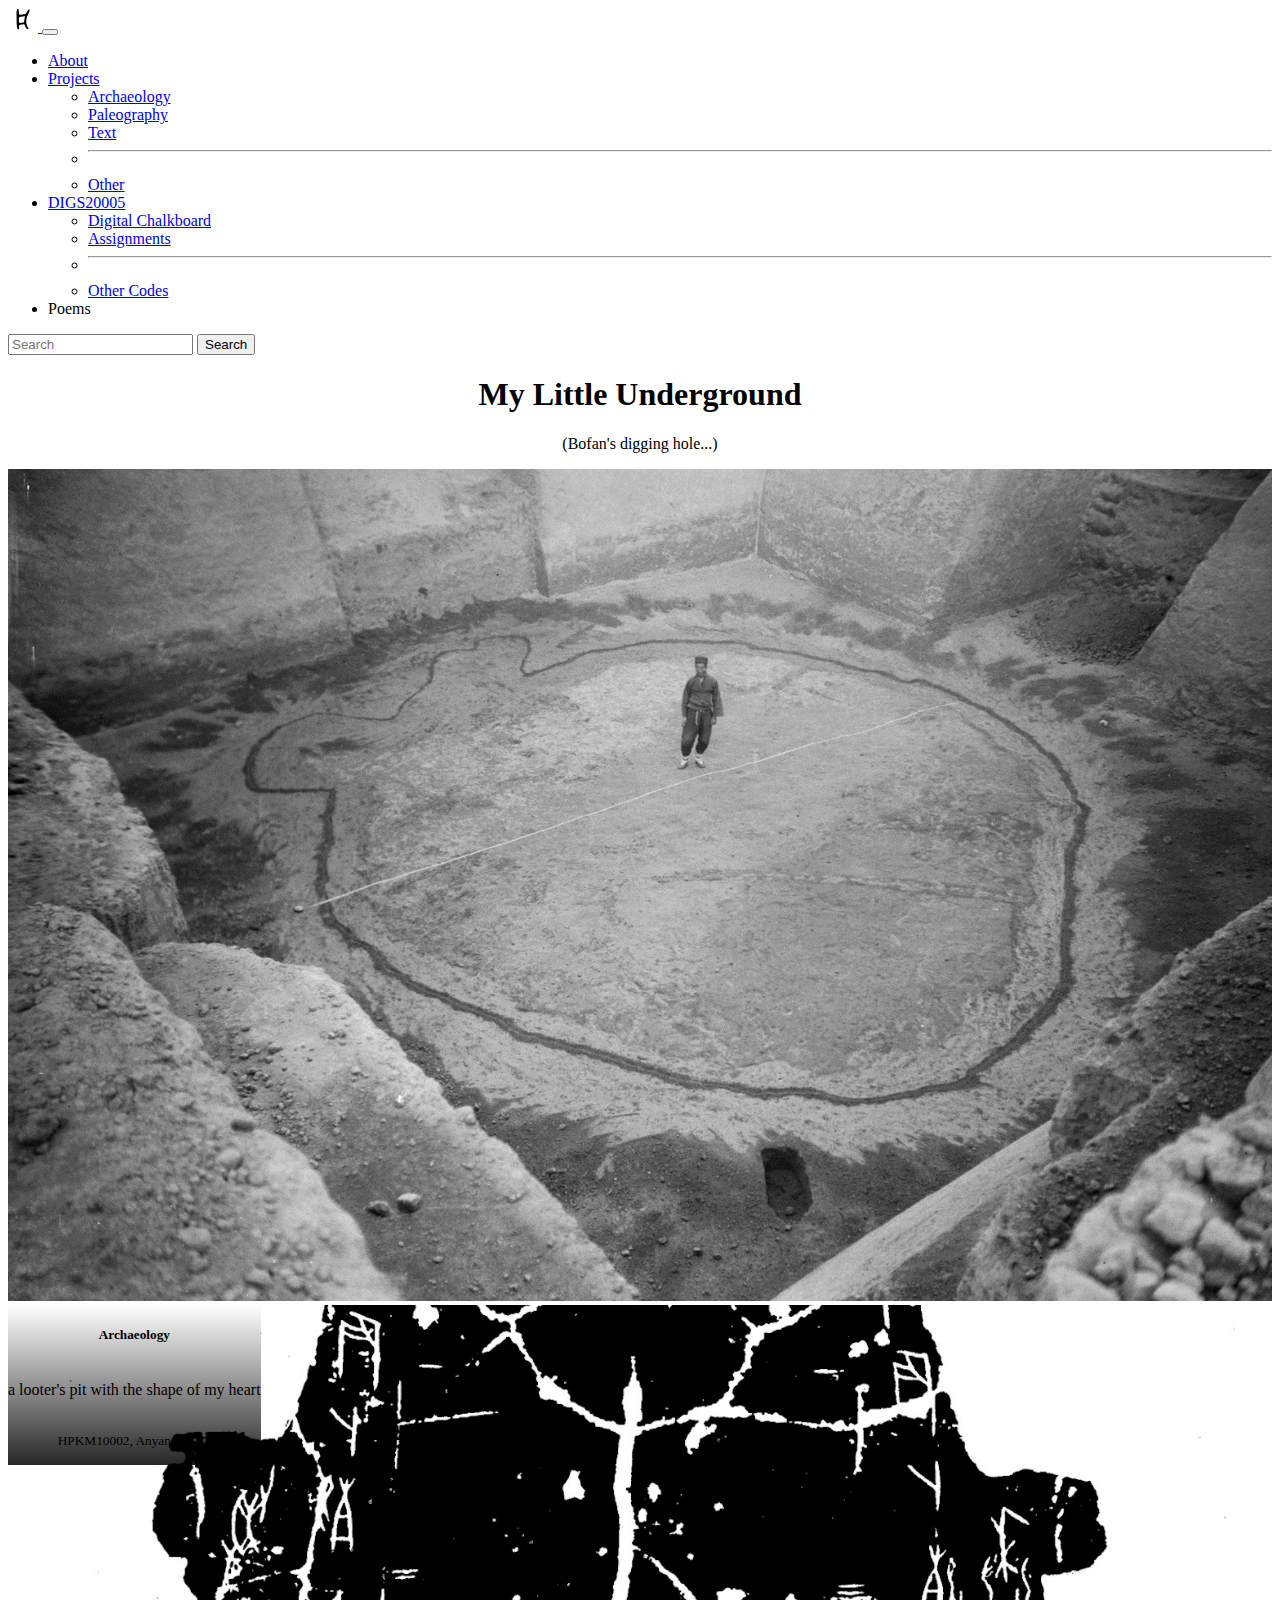
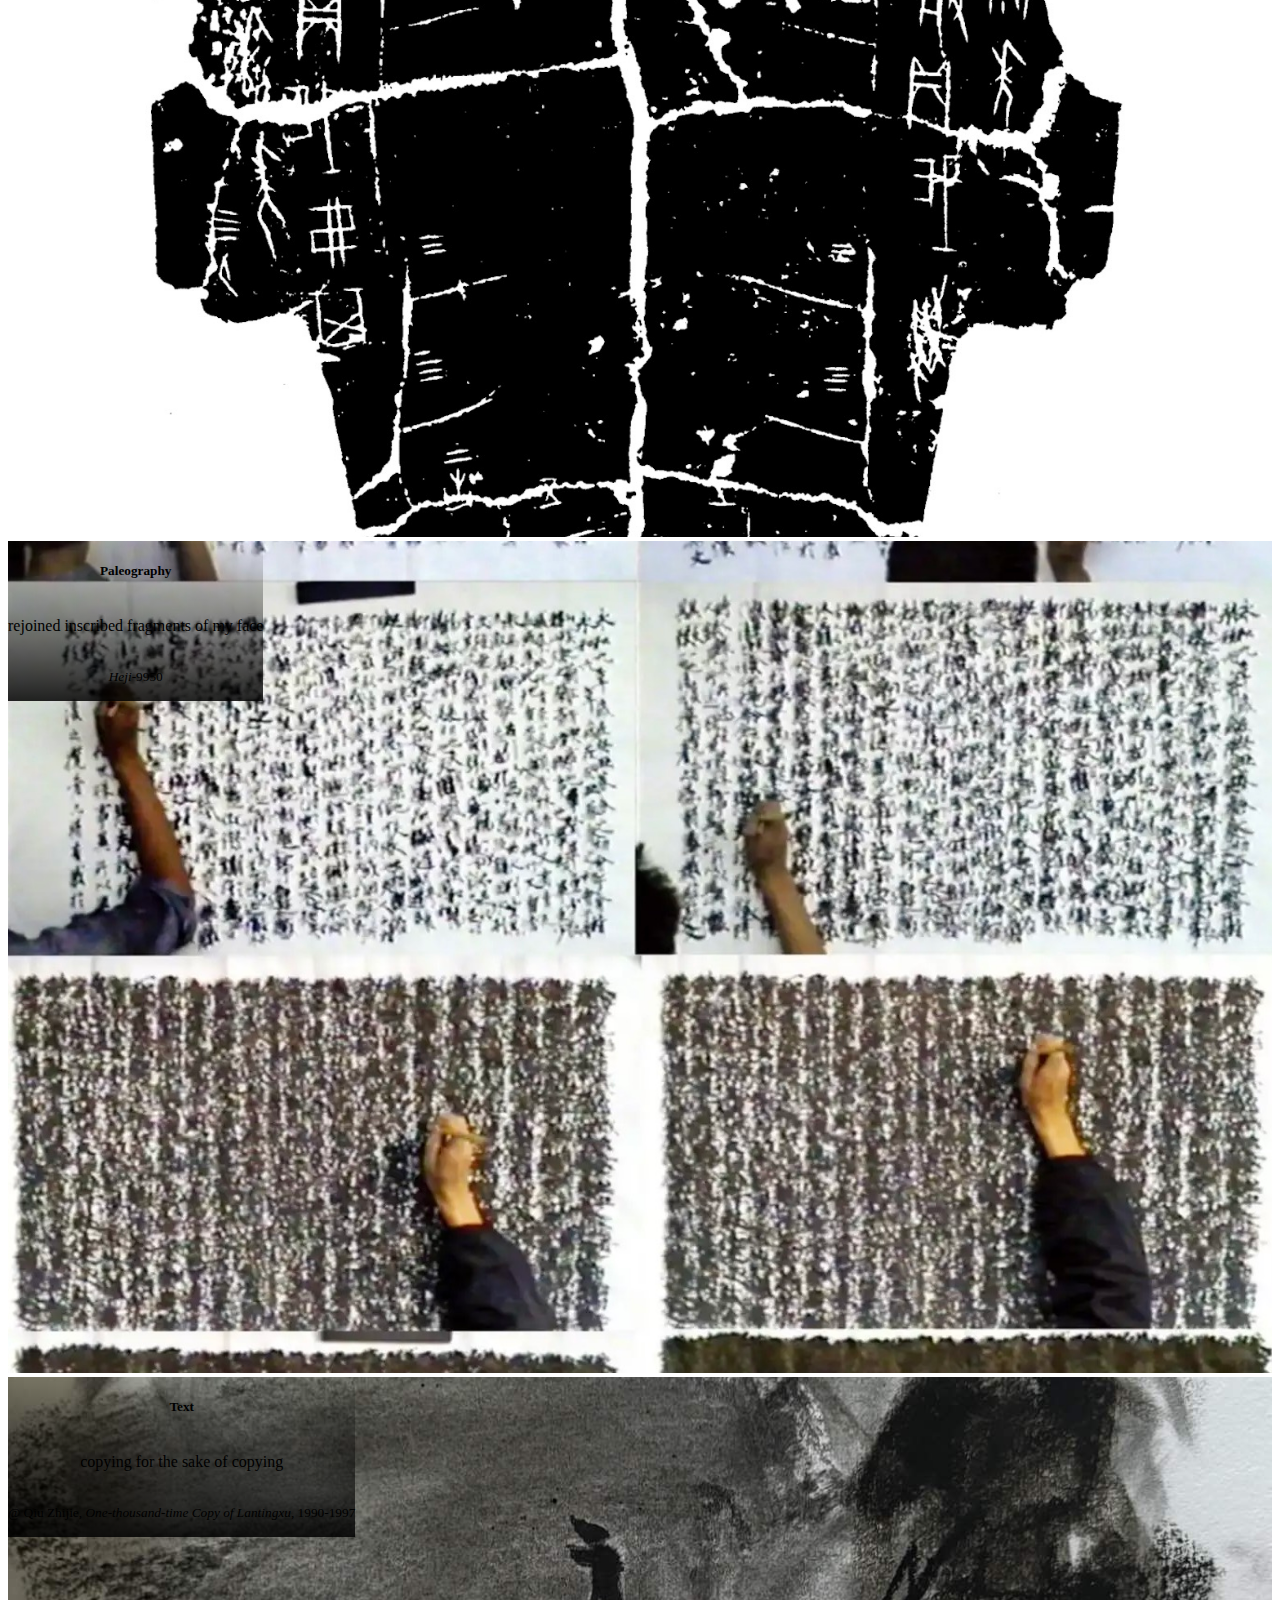
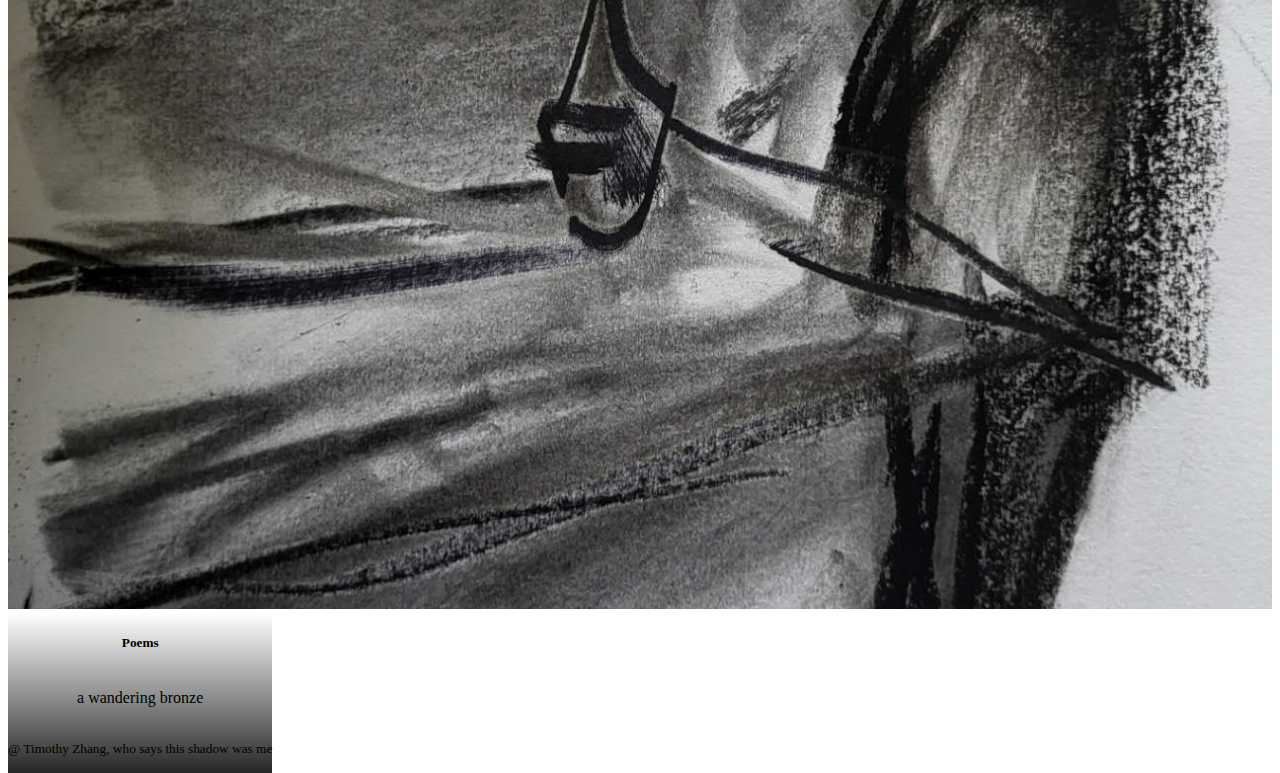
==== commit 8bd7c2d1: "mlu_index" ====
--- a/index.html
+++ b/index.html
@@ -71,7 +71,7 @@
         <div class="card text-bg-dark container-fluid" id="card1">
             <img src="images/cardimg1.png" class="card-img" alt="cardimg1">
             <div class="card-img-overlay">
-            <h5 class="card-title container-fluid" id="cardtitle1">Archaeology Projects</h5>
+            <h5 class="card-title container-fluid display-1" id="cardtitle1">Archaeology</h5>
             <p class="card-text container-fluid" id="cardtext1a">a looter's pit with the shape of my heart</p>
             <p class="card-text container-fluid" id="cardtext1b"><small>HPKM10002, Anyang, 1934</small></p>
             </div>
@@ -80,7 +80,7 @@
         <div class="card text-bg-dark container-fluid" id="card2">
             <img src="images/cardimg2a.jpeg" class="card-img" alt="cardimg2a">
             <div class="card-img-overlay">
-              <h5 class="card-title container-fluid" id="cardtitle2">Paleography Projects</h5>
+              <h5 class="card-title container-fluid display-1" id="cardtitle2">Paleography</h5>
               <p class="card-text container-fluid" id="cardtext2a">rejoined inscribed fragments of my face</p>
               <p class="card-text container-fluid" id="cardtext2b"><small><em>Heji-</em>9950</small></p>
             </div>
@@ -89,7 +89,7 @@
         <div class="card text-bg-dark container-fluid" id="card3">
             <img src="images/cardimg3.jpeg" class="card-img" alt="cardimg3">
             <div class="card-img-overlay">
-              <h5 class="card-title container-fluid" id="cardtitle3">Text Projects</h5>
+              <h5 class="card-title container-fluid display-1" id="cardtitle3">Text</h5>
               <p class="card-text container-fluid" id="cardtext3a">copying for the sake of copying</p>
               <p class="card-text container-fluid" id="cardtext3b"><small>@ Qiu Zhijie, <em>One-thousand-time Copy of Lantingxu</em>, 1990-1997</small></p>
             </div>
@@ -98,7 +98,7 @@
         <div class="card text-bg-dark container-fluid" id="card4">
             <img src="images/cardimg4.jpeg" class="card-img" alt="cardimg4">
             <div class="card-img-overlay">
-              <h5 class="card-title container-fluid" id="cardtitle4">Poems</h5>
+              <h5 class="card-title container-fluid display-1" id="cardtitle4">Poems</h5>
               <p class="card-text container-fluid" id="cardtext4a">a wandering bronze</p>
               <p class="card-text container-fluid" id="cardtext4b"><small>@ Timothy Zhang, who says this shadow was me</small></p>
             </div>
--- a/css/mlu.css
+++ b/css/mlu.css
@@ -1,3 +1,9 @@
+.card-img {
+    width: 100%;
+    height: 65vw;
+    object-fit: cover;
+}
+
 .card-img-overlay {
     position: absolute;
     display: flex;
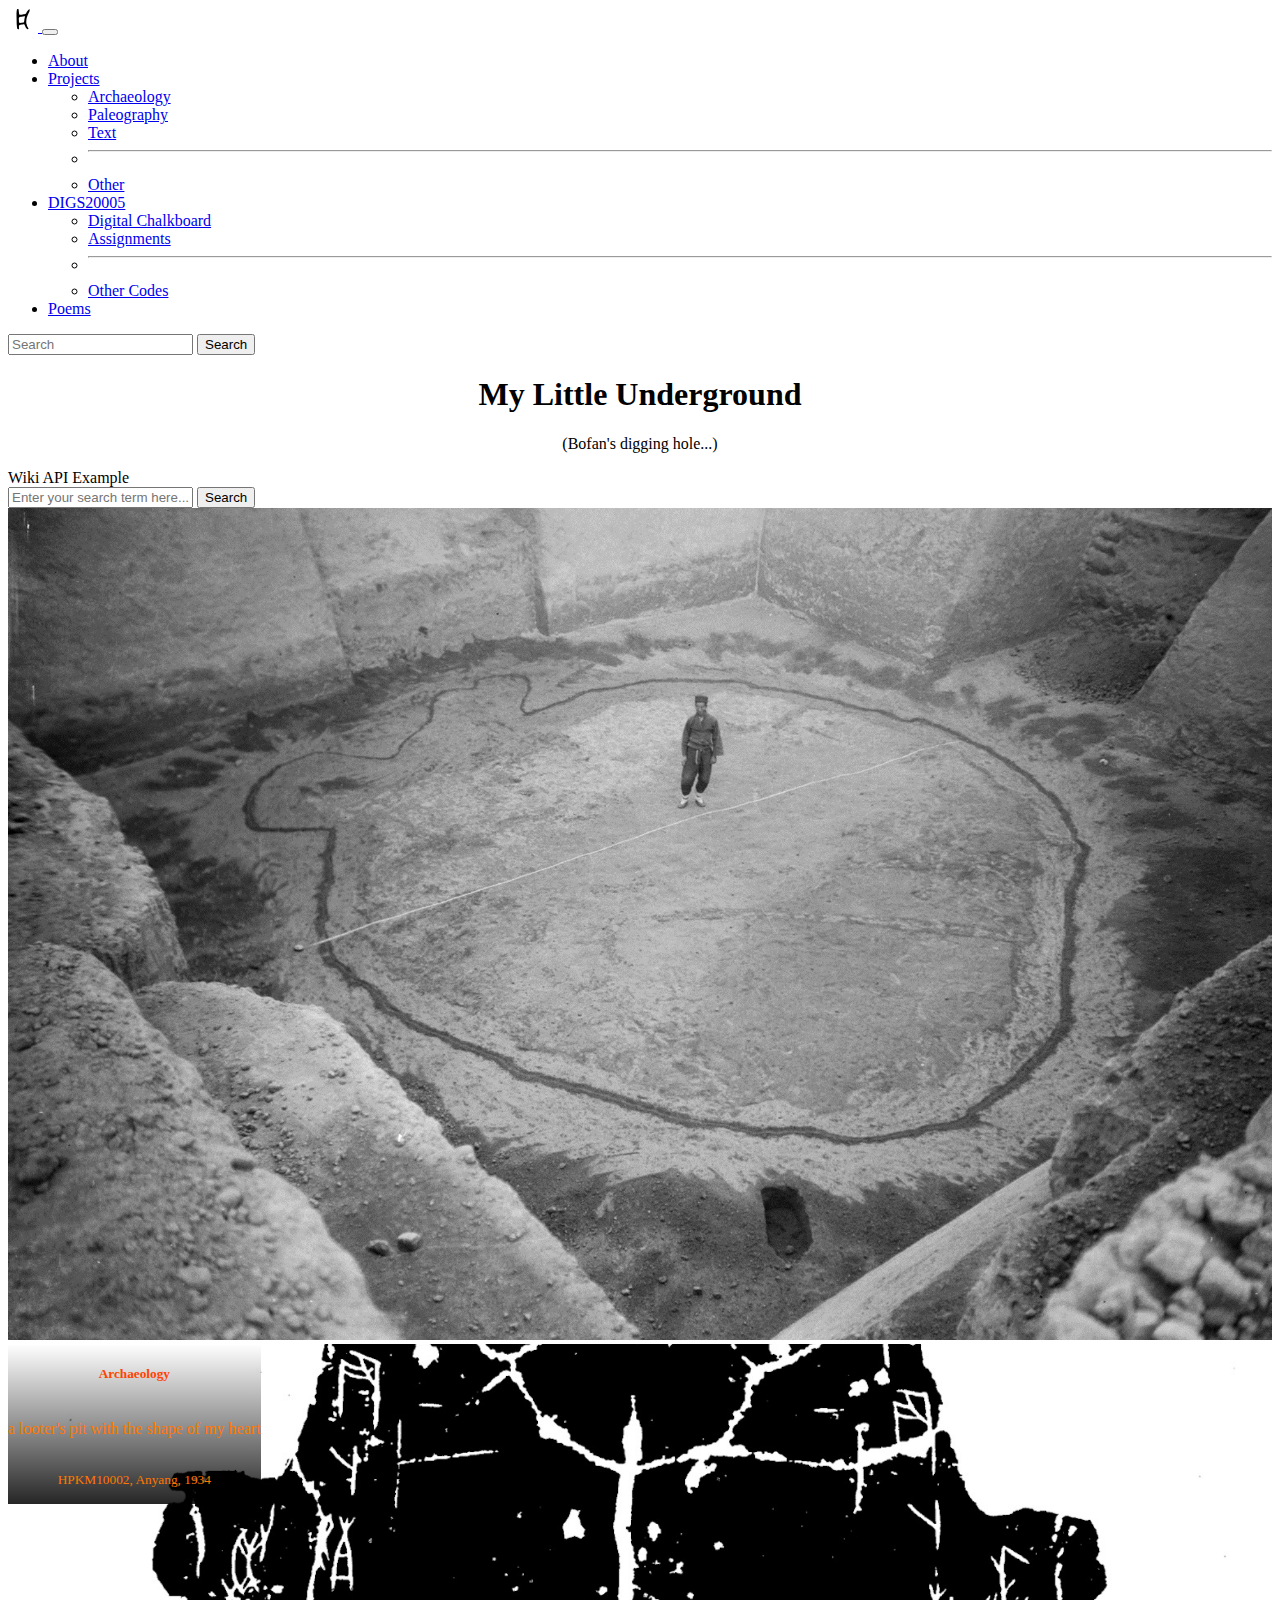
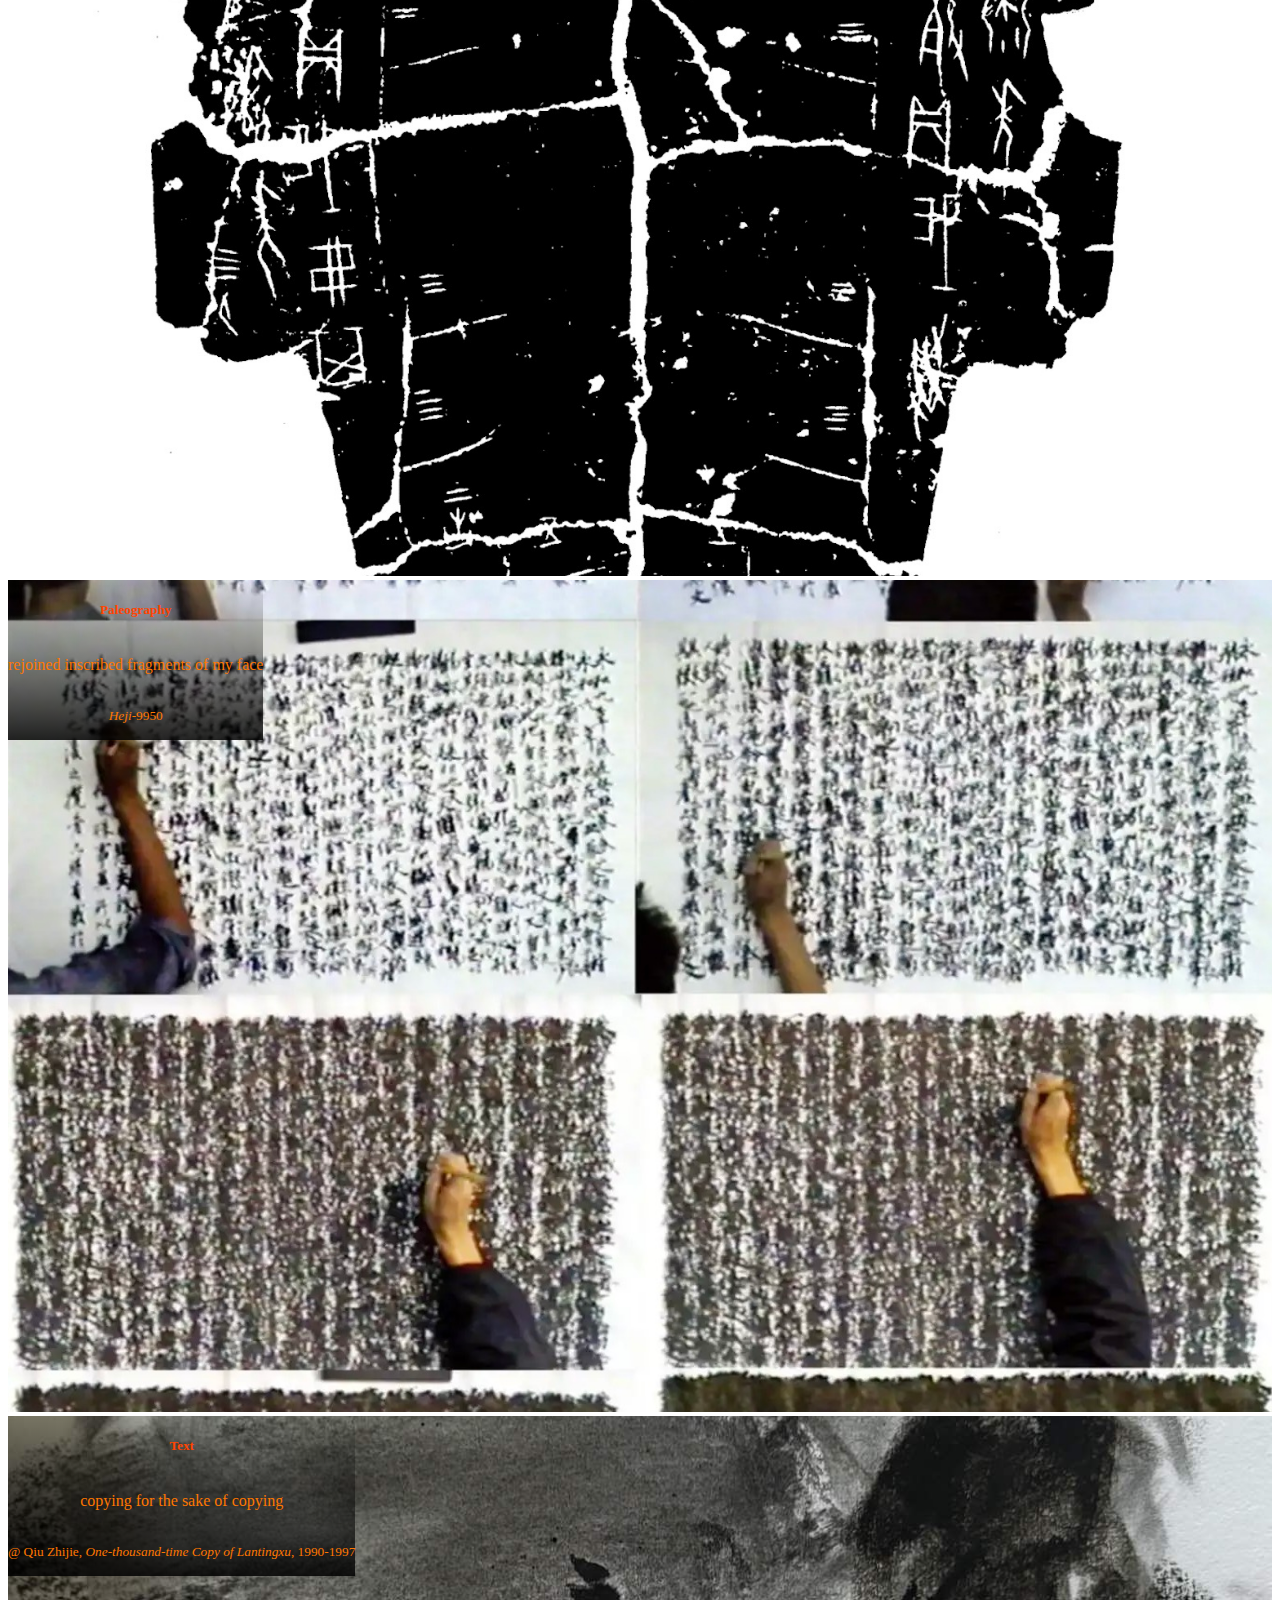
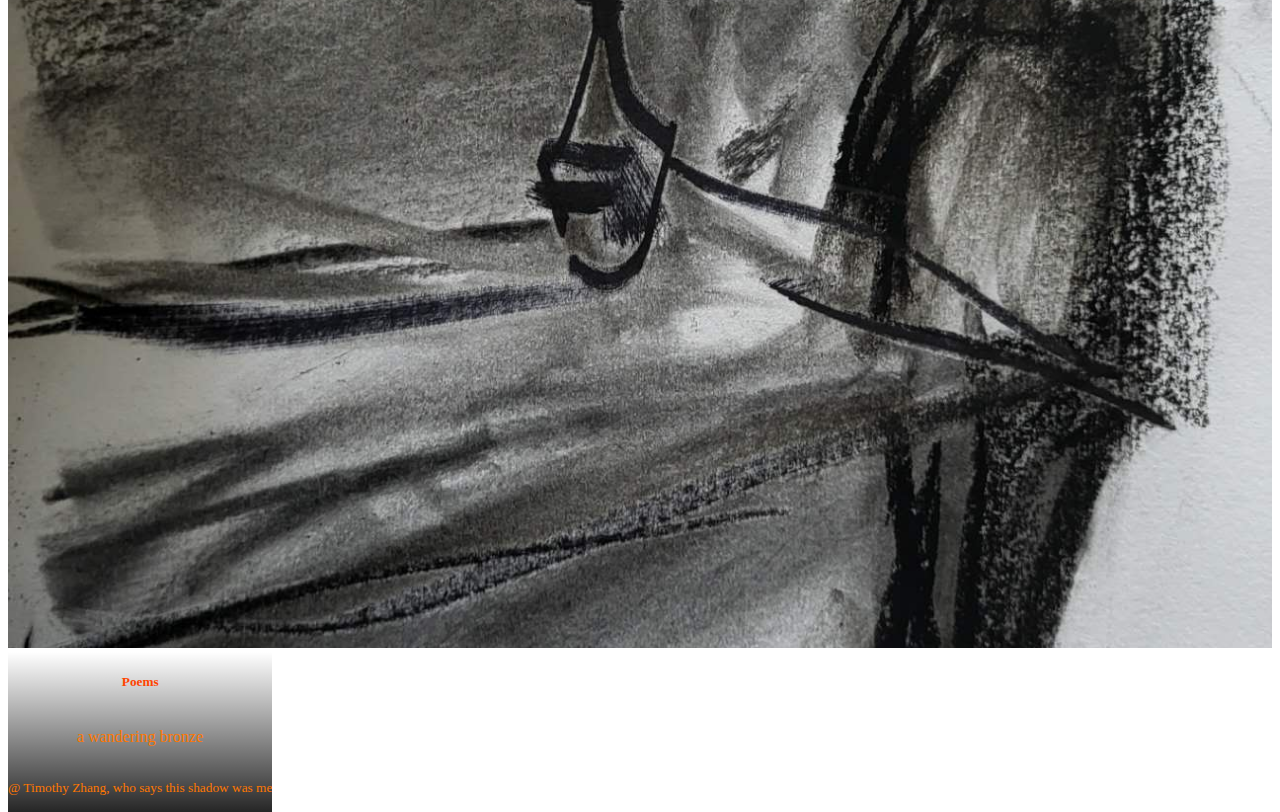
==== commit b813d64a: "mlu 2.0" ====
--- a/index.html
+++ b/index.html
@@ -9,9 +9,14 @@
         <!-- Bootstrap CSS -->
         <link href="https://cdn.jsdelivr.net/npm/bootstrap@5.3.0-alpha2/dist/css/bootstrap.min.css" rel="stylesheet" integrity="sha384-aFq/bzH65dt+w6FI2ooMVUpc+21e0SRygnTpmBvdBgSdnuTN7QbdgL+OapgHtvPp" crossorigin="anonymous">
         <link rel="stylesheet" href="css/mlu.css">
+
+        <script src="https://code.jquery.com/jquery-3.5.0.js"></script>
+        <script src="https://cdn.jsdelivr.net/npm/bootstrap@5.3.0-alpha2/dist/js/bootstrap.bundle.min.js" integrity="sha384-qKXV1j0HvMUeCBQ+QVp7JcfGl760yU08IQ+GpUo5hlbpg51QRiuqHAJz8+BrxE/N" crossorigin="anonymous"></script>
     </head>
 
     <body>
+
+      <div id="nav-placeholder">
         <nav class="navbar navbar-expand-lg sticky-top bg-body-tertiary">
             <div class="container-fluid">
               <a class="navbar-brand" href="https://zhbofan.github.io">
@@ -23,7 +28,7 @@
               <div class="collapse navbar-collapse" id="navbarSupportedContent">
                 <ul class="navbar-nav me-auto mb-2 mb-lg-0">
                   <li class="nav-item">
-                    <a class="nav-link active" aria-current="page" href="#">About</a>
+                    <a class="nav-link active" aria-current="page" href="about.html">About</a>
                   </li>
                   <li class="nav-item dropdown">
                     <a class="nav-link dropdown-toggle" href="#" role="button" data-bs-toggle="dropdown" aria-expanded="false">
@@ -49,25 +54,41 @@
                     </ul>
                   </li>
                   <li class="nav-item">
-                    <a class="nav-link">Poems</a>
+                    <a class="nav-link" href="poems.html">Poems</a>
                   </li>
                 </ul>
                 <form class="d-flex" role="search">
-                  <input class="form-control me-2" type="search" placeholder="Search" aria-label="Search">
+                  <input class="form-control me-2" type="text" placeholder="Search" aria-label="Search">
                   <button class="btn btn-outline-success" type="submit">Search</button>
                 </form>
               </div>
             </div>
         </nav>
+      </div>
 
-        <div class="container-fluid pt-5">
-            <h1 class="display-1" id="index_title">My Little Underground</h1>
-        </div>
+      <div class="container-fluid pt-5">
+          <h1 class="display-1" id="index_title">My Little Underground</h1>
+          <div id="addElements"></div>
+      </div>
 
-        <div class="container-fluid pt-sm-1">
-            <p class="display-6" id="index_subtitle">(Bofan's digging hole...)</p>
-        </div>
+      <div class="container-fluid pt-sm-1">
+          <p class="display-6" id="index_subtitle">(Bofan's digging hole...)</p>
+      </div>
 
+      <div class="container mt-5">
+        <div id="title">Wiki API Example</div>
+        <!-- User input field -->
+        <form>
+          <div class="row">
+            <div class="col">
+              <input id="searchTerm" type="text" class="form-control" placeholder="Enter your search term here...">
+              <button class="btn btn-outline-success" type="submit" onclick="wikiAPI()">Search</button>
+            </div>
+          </div>
+        </form>
+      </div>
+
+      <div class="container-fluid" id="content">
         <div class="card text-bg-dark container-fluid" id="card1">
             <img src="images/cardimg1.png" class="card-img" alt="cardimg1">
             <div class="card-img-overlay">
@@ -103,8 +124,9 @@
               <p class="card-text container-fluid" id="cardtext4b"><small>@ Timothy Zhang, who says this shadow was me</small></p>
             </div>
         </div>
+      </div>
 
-    <script src="https://cdn.jsdelivr.net/npm/bootstrap@5.3.0-alpha2/dist/js/bootstrap.bundle.min.js" integrity="sha384-qKXV1j0HvMUeCBQ+QVp7JcfGl760yU08IQ+GpUo5hlbpg51QRiuqHAJz8+BrxE/N" crossorigin="anonymous"></script>
+        <script src="js/wikiAPI.js"></script>
     </body>
 
 </html>
--- a/css/mlu.css
+++ b/css/mlu.css
@@ -22,10 +22,12 @@
 }
 
 .card-title{
+    color: rgb(255, 68, 0);
     text-align: center;
     text-decoration: solid;
 }
 
 .card-text{
+    color: rgb(255, 119, 0);
     text-align: center;
 }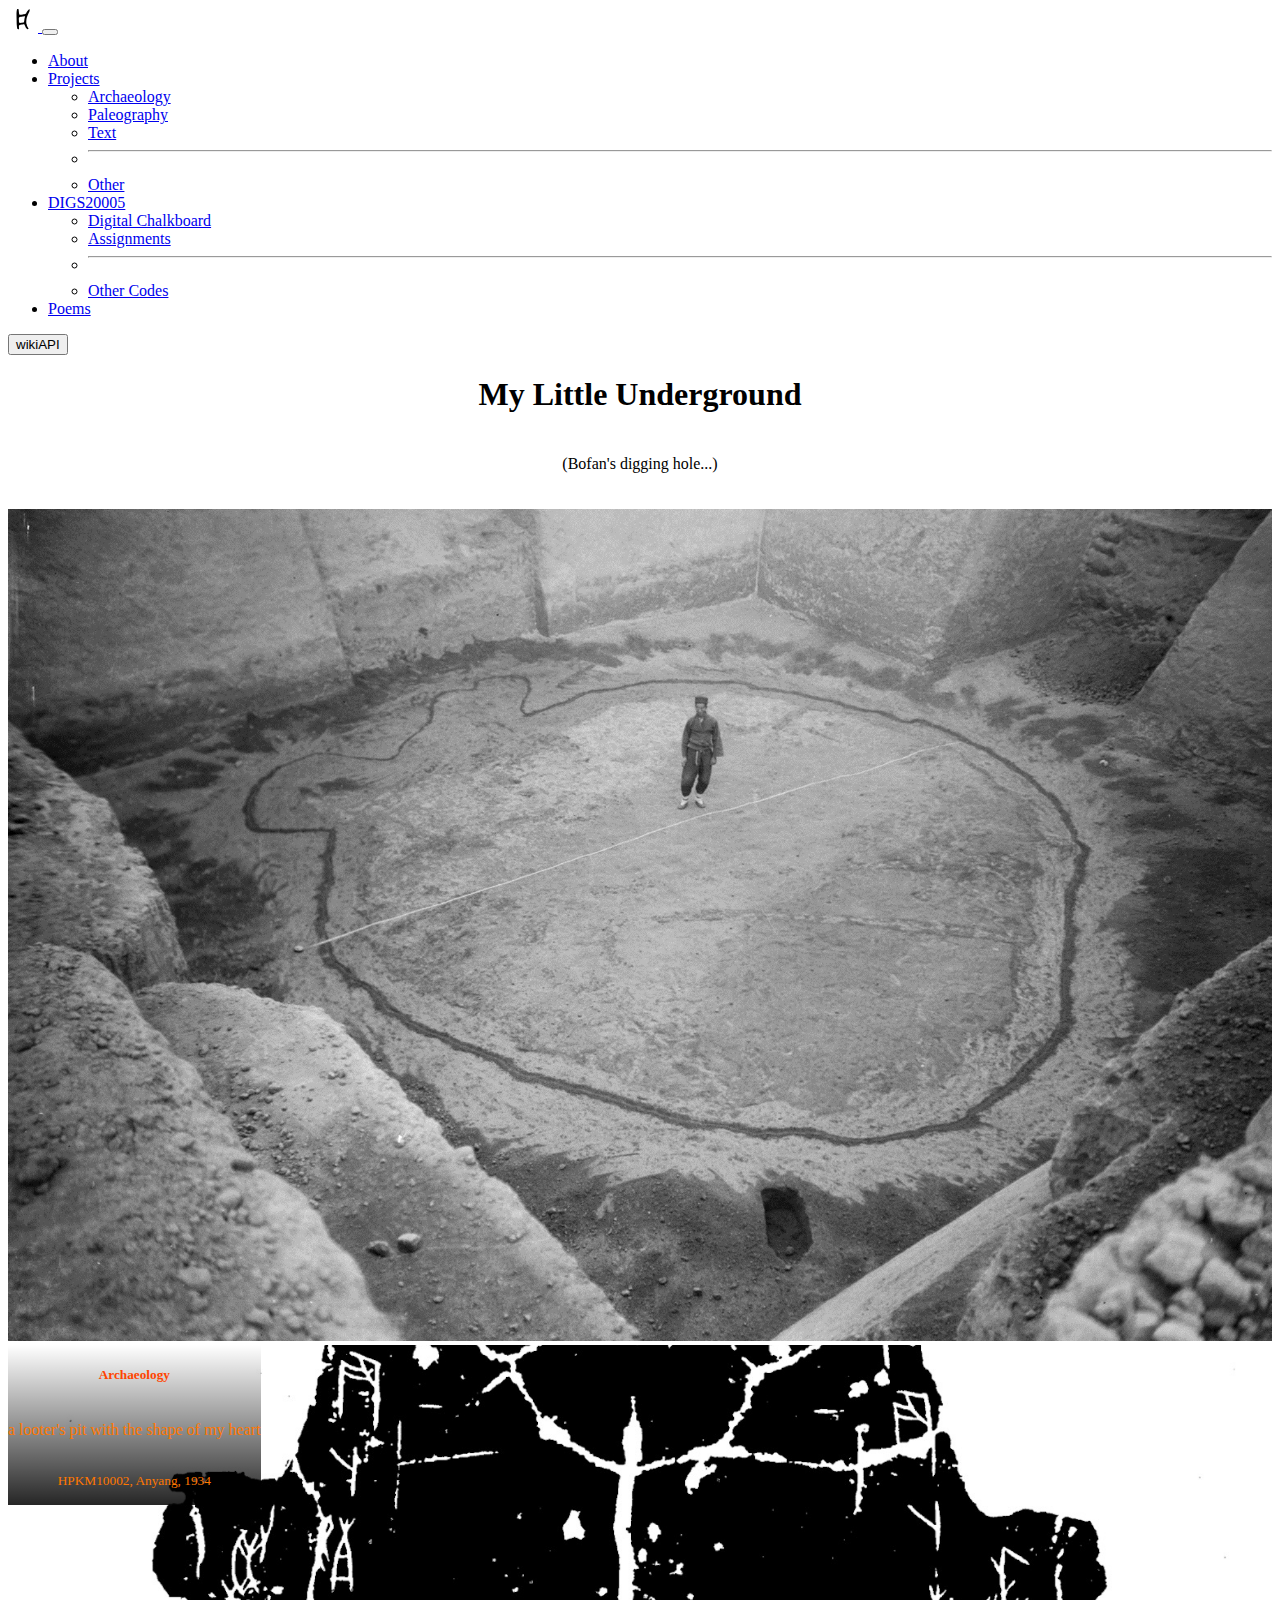
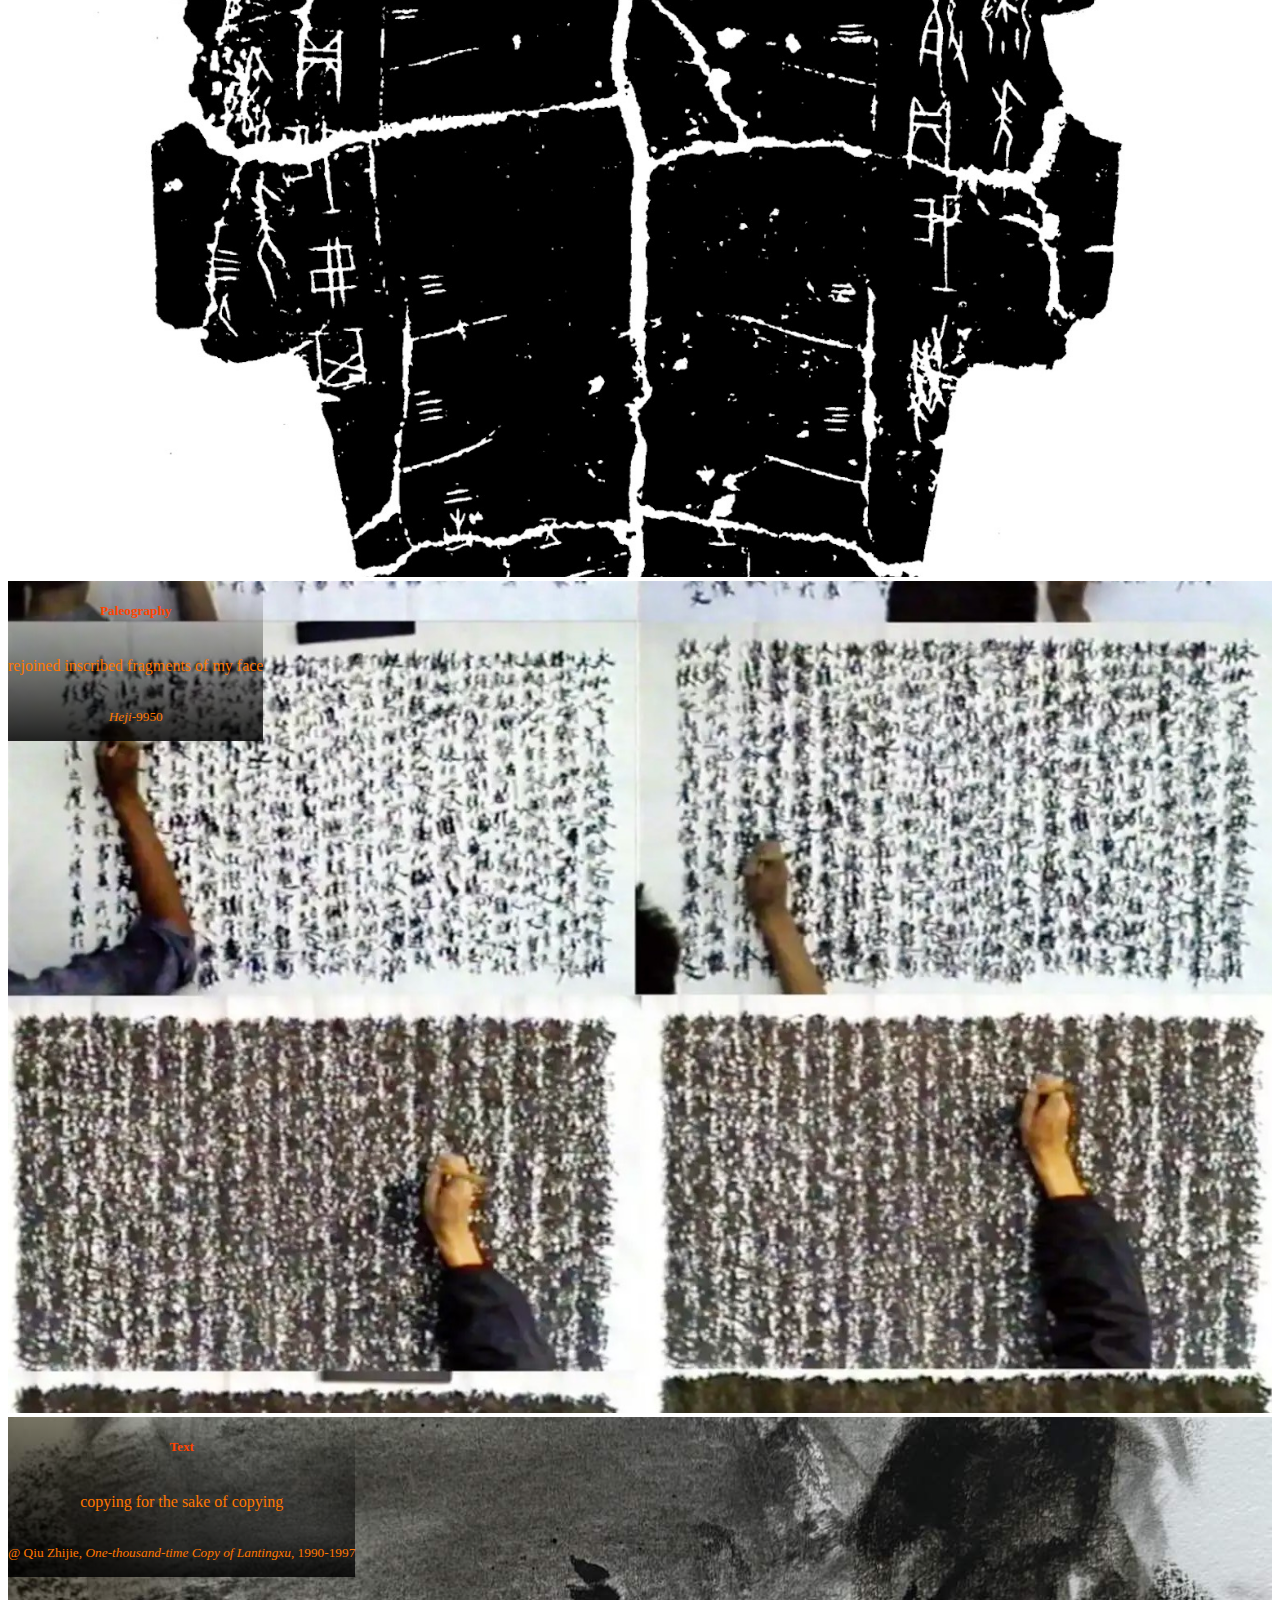
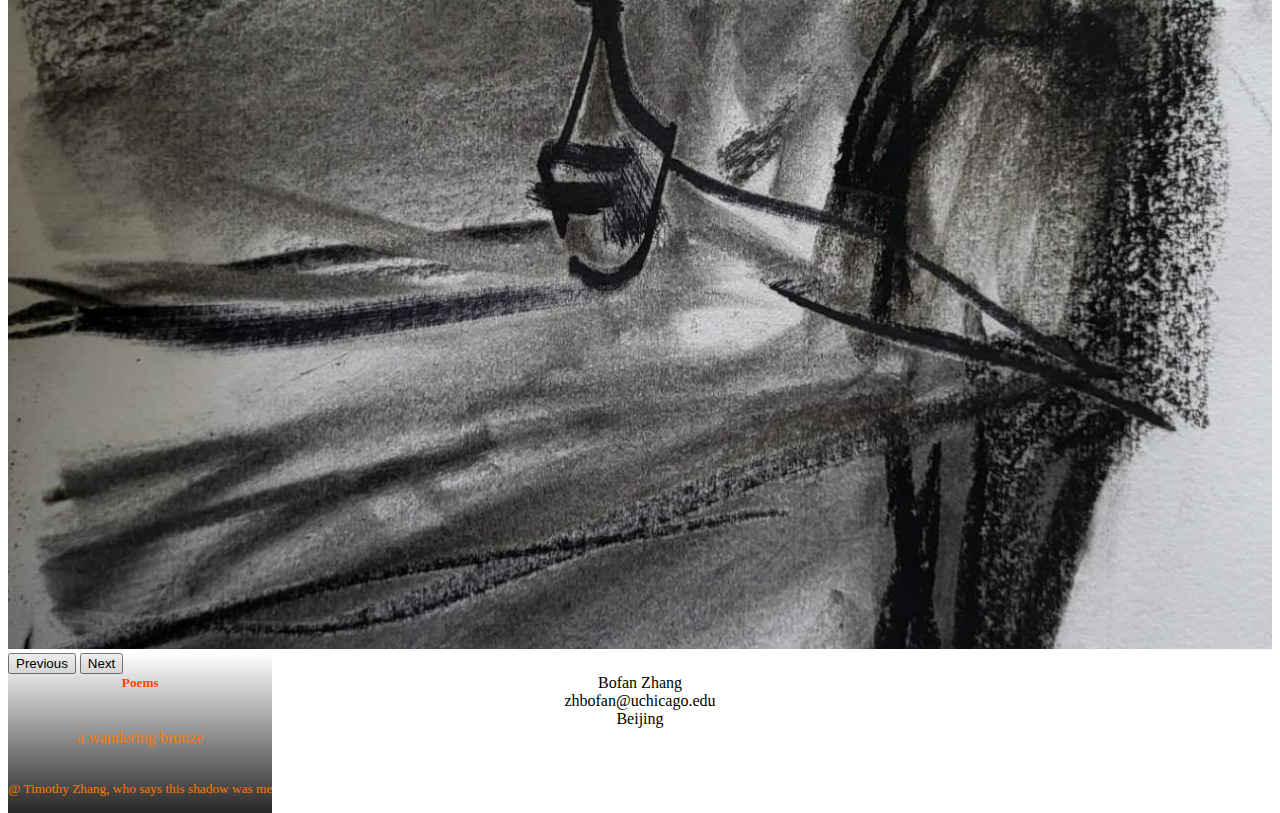
==== commit 31b69317: "mlu 2.0.1" ====
--- a/index.html
+++ b/index.html
@@ -35,7 +35,7 @@
                         Projects
                     </a>
                     <ul class="dropdown-menu">
-                        <li><a class="dropdown-item" href="#">Archaeology</a></li>
+                        <li><a class="dropdown-item" href="archaeology.html">Archaeology</a></li>
                         <li><a class="dropdown-item" href="#">Paleography</a></li>
                         <li><a class="dropdown-item" href="#">Text</a></li>
                         <li><hr class="dropdown-divider"></li>
@@ -58,8 +58,9 @@
                   </li>
                 </ul>
                 <form class="d-flex" role="search">
-                  <input class="form-control me-2" type="text" placeholder="Search" aria-label="Search">
-                  <button class="btn btn-outline-success" type="submit">Search</button>
+                  <a href="wikiAPI.html">
+                    <button type="button" class="btn btn-dark">wikiAPI</button>
+                  </a>
                 </form>
               </div>
             </div>
@@ -75,56 +76,66 @@
           <p class="display-6" id="index_subtitle">(Bofan's digging hole...)</p>
       </div>
 
-      <div class="container mt-5">
-        <div id="title">Wiki API Example</div>
-        <!-- User input field -->
-        <form>
-          <div class="row">
-            <div class="col">
-              <input id="searchTerm" type="text" class="form-control" placeholder="Enter your search term here...">
-              <button class="btn btn-outline-success" type="submit" onclick="wikiAPI()">Search</button>
-            </div>
+      <div id="carouselExampleRide" class="carousel slide" data-bs-ride="true">
+        <div class="carousel-inner">
+          <div class="carousel-item active">
+            <a href="archaeology.html">
+              <img src="images/cardimg1.png" class="card-img" alt="cardimg1">
+              <div class="card-img-overlay">
+                <h5 class="card-title container-fluid display-1" id="cardtitle1">Archaeology</h5>
+                <p class="card-text container-fluid" id="cardtext1a">a looter's pit with the shape of my heart</p>
+                <p class="card-text container-fluid" id="cardtext1b"><small>HPKM10002, Anyang, 1934</small></p>
+              </div>
+            </a>
           </div>
-        </form>
-      </div>
-
-      <div class="container-fluid" id="content">
-        <div class="card text-bg-dark container-fluid" id="card1">
-            <img src="images/cardimg1.png" class="card-img" alt="cardimg1">
-            <div class="card-img-overlay">
-            <h5 class="card-title container-fluid display-1" id="cardtitle1">Archaeology</h5>
-            <p class="card-text container-fluid" id="cardtext1a">a looter's pit with the shape of my heart</p>
-            <p class="card-text container-fluid" id="cardtext1b"><small>HPKM10002, Anyang, 1934</small></p>
-            </div>
-        </div>
-        
-        <div class="card text-bg-dark container-fluid" id="card2">
+          <div class="carousel-item">
             <img src="images/cardimg2a.jpeg" class="card-img" alt="cardimg2a">
             <div class="card-img-overlay">
               <h5 class="card-title container-fluid display-1" id="cardtitle2">Paleography</h5>
               <p class="card-text container-fluid" id="cardtext2a">rejoined inscribed fragments of my face</p>
               <p class="card-text container-fluid" id="cardtext2b"><small><em>Heji-</em>9950</small></p>
             </div>
-        </div>
-
-        <div class="card text-bg-dark container-fluid" id="card3">
+          </div>
+          <div class="carousel-item">
             <img src="images/cardimg3.jpeg" class="card-img" alt="cardimg3">
             <div class="card-img-overlay">
               <h5 class="card-title container-fluid display-1" id="cardtitle3">Text</h5>
               <p class="card-text container-fluid" id="cardtext3a">copying for the sake of copying</p>
               <p class="card-text container-fluid" id="cardtext3b"><small>@ Qiu Zhijie, <em>One-thousand-time Copy of Lantingxu</em>, 1990-1997</small></p>
             </div>
-        </div>
-
-        <div class="card text-bg-dark container-fluid" id="card4">
+          </div>
+          <div class="carousel-item">
             <img src="images/cardimg4.jpeg" class="card-img" alt="cardimg4">
             <div class="card-img-overlay">
               <h5 class="card-title container-fluid display-1" id="cardtitle4">Poems</h5>
               <p class="card-text container-fluid" id="cardtext4a">a wandering bronze</p>
               <p class="card-text container-fluid" id="cardtext4b"><small>@ Timothy Zhang, who says this shadow was me</small></p>
             </div>
+          </div>
         </div>
+        <button class="carousel-control-prev" type="button" data-bs-target="#carouselExampleRide" data-bs-slide="prev">
+          <span class="carousel-control-prev-icon" aria-hidden="true"></span>
+          <span class="visually-hidden">Previous</span>
+        </button>
+        <button class="carousel-control-next" type="button" data-bs-target="#carouselExampleRide" data-bs-slide="next">
+          <span class="carousel-control-next-icon" aria-hidden="true"></span>
+          <span class="visually-hidden">Next</span>
+        </button>
       </div>
+
+      <footer class="footer mt-auto py-3 bg-light">
+        <div class="row">
+          <div class="col">
+            <span class="text-muted">Bofan Zhang</span>
+          </div>
+          <div class="col">
+            <span class="text-muted">zhbofan@uchicago.edu</span>
+          </div>
+          <div class="col">
+            <span class="text-muted">Beijing</span>
+          </div>
+        </div>
+      </footer>
 
         <script src="js/wikiAPI.js"></script>
     </body>
--- a/css/mlu.css
+++ b/css/mlu.css
@@ -15,10 +15,12 @@
 #index_title {
     text-align: center;
     text-decoration: solid;
+    padding-bottom: 20px;
 }
 
 #index_subtitle {
     text-align: center;
+    padding-bottom: 20px;
 }
 
 .card-title{
@@ -30,4 +32,8 @@
 .card-text{
     color: rgb(255, 119, 0);
     text-align: center;
+}
+
+footer{
+    text-align: center;
 }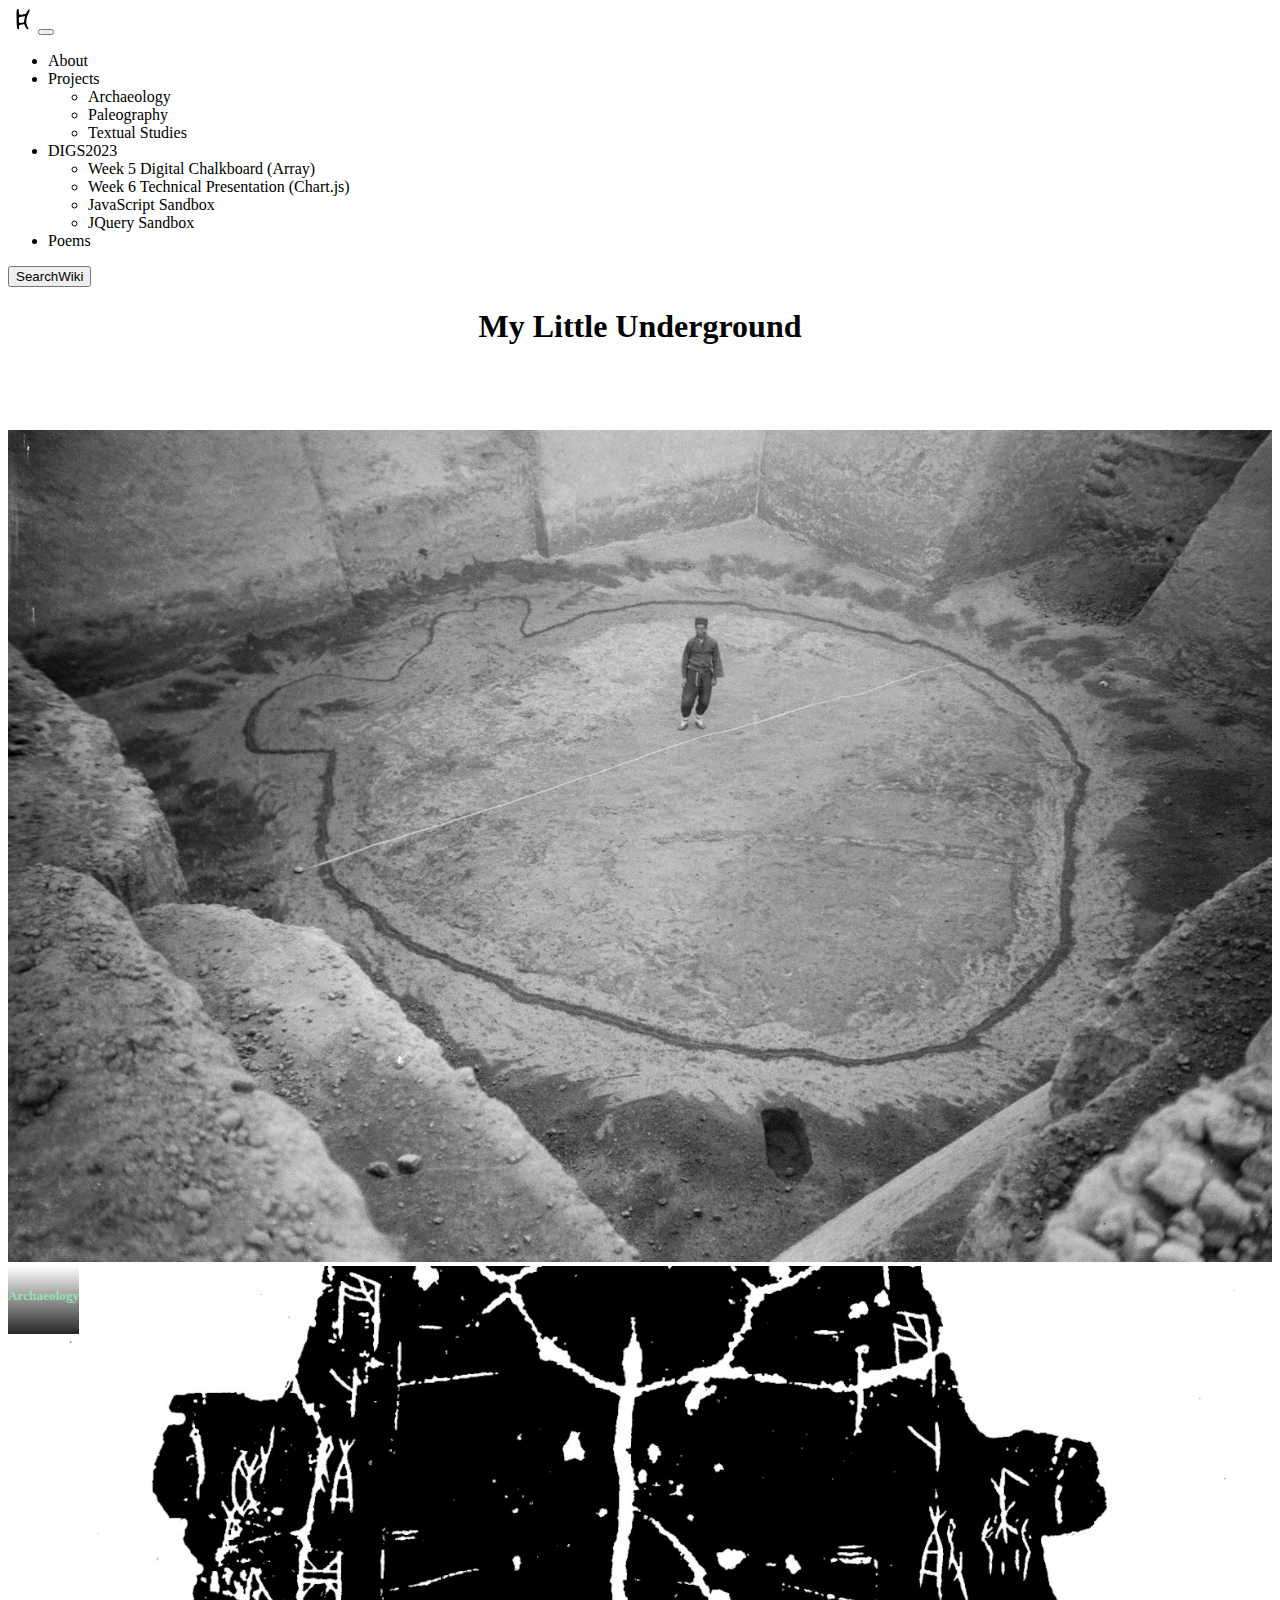
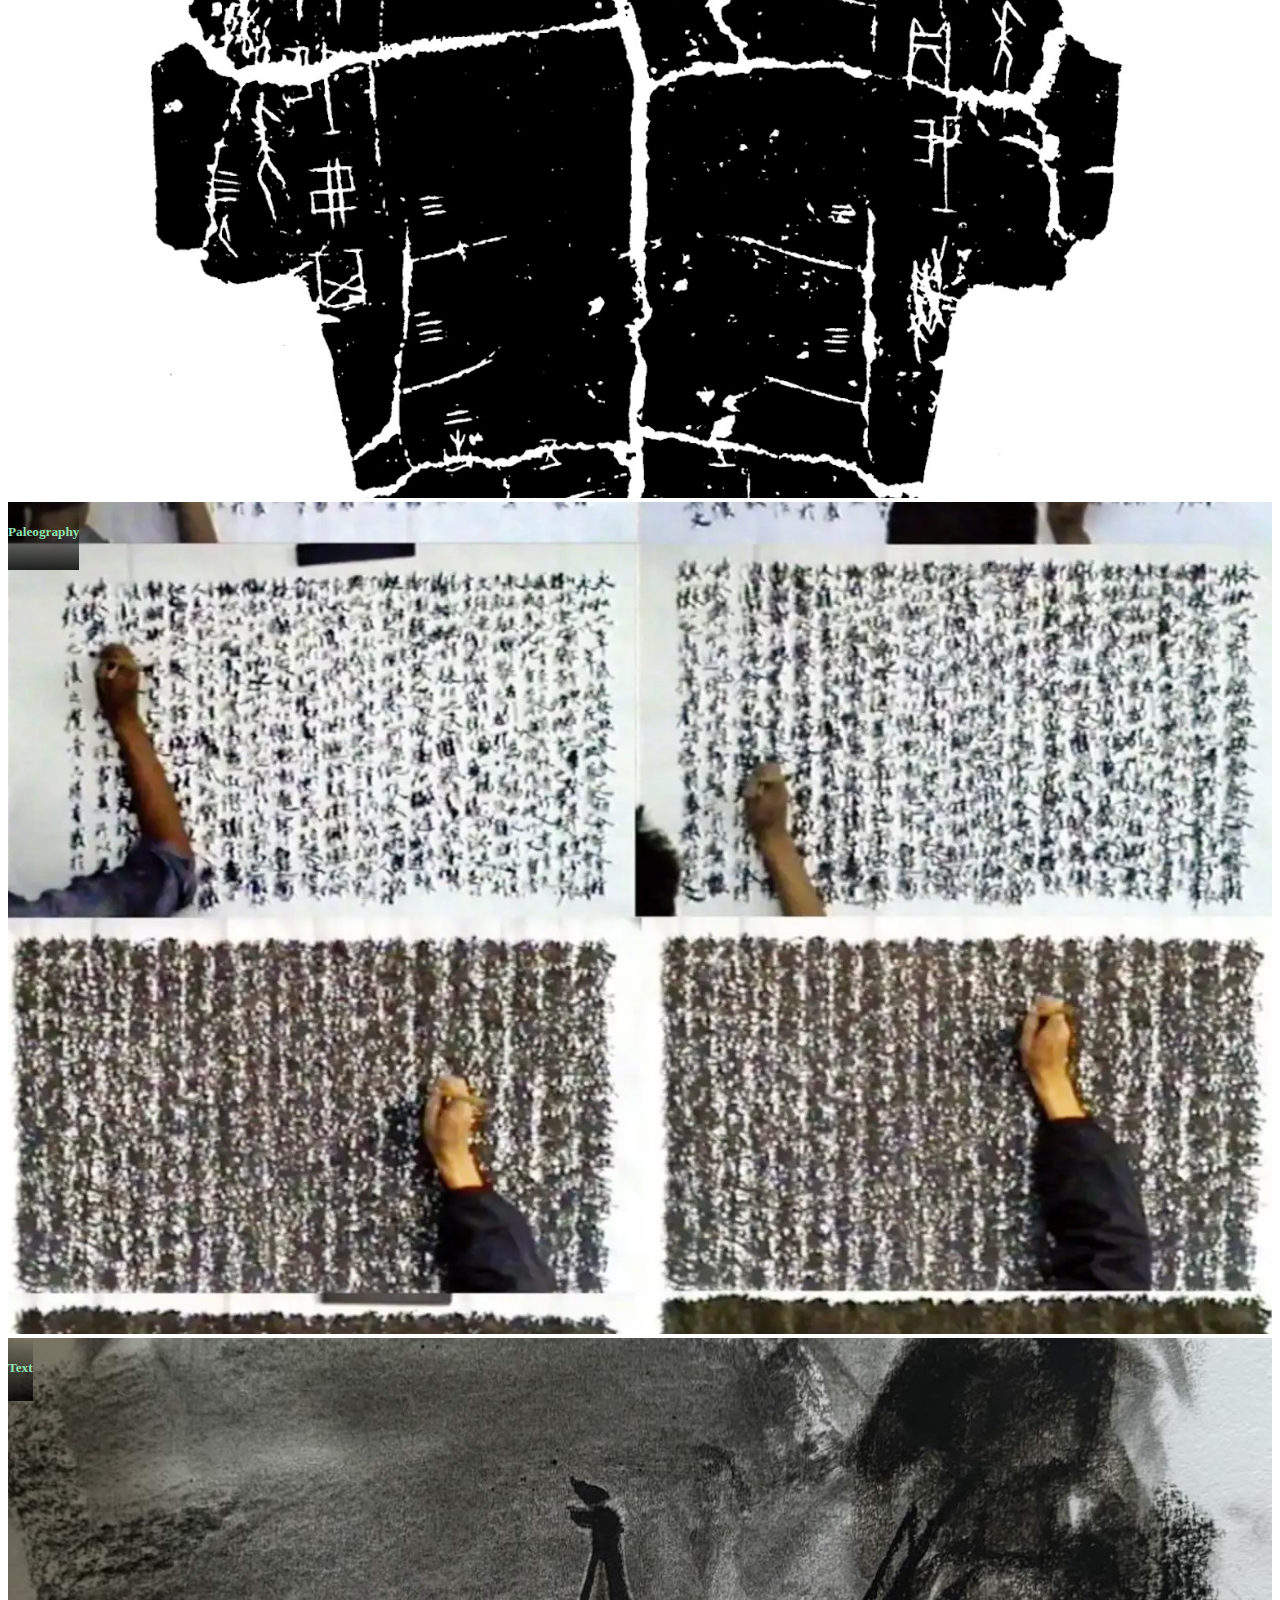
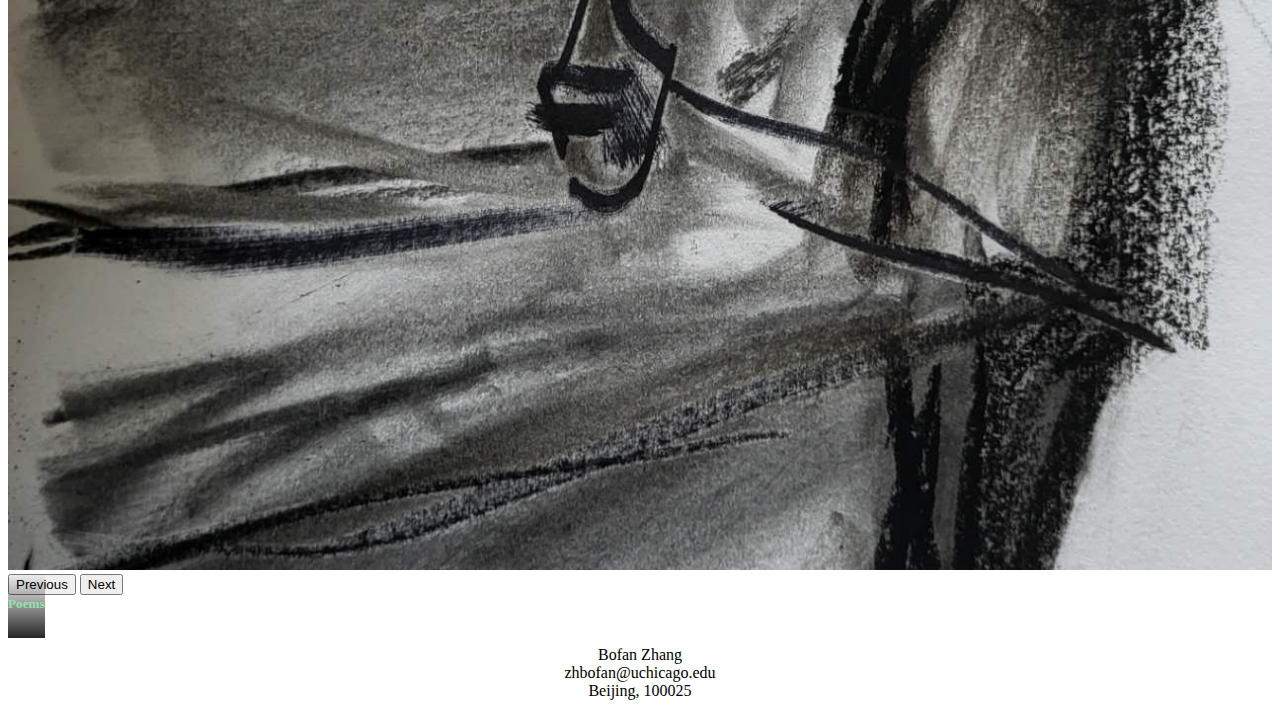
==== commit 029836b8: "mlu 4.0" ====
--- a/index.html
+++ b/index.html
@@ -16,64 +16,11 @@
 
     <body>
 
-      <div id="nav-placeholder">
-        <nav class="navbar navbar-expand-lg sticky-top bg-body-tertiary">
-            <div class="container-fluid">
-              <a class="navbar-brand" href="https://zhbofan.github.io">
-                <img src="images/navimg.svg" alt="Logo" width="30" height="24">
-              </a>
-              <button class="navbar-toggler" type="button" data-bs-toggle="collapse" data-bs-target="#navbarSupportedContent" aria-controls="navbarSupportedContent" aria-expanded="false" aria-label="Toggle navigation">
-                <span class="navbar-toggler-icon"></span>
-              </button>
-              <div class="collapse navbar-collapse" id="navbarSupportedContent">
-                <ul class="navbar-nav me-auto mb-2 mb-lg-0">
-                  <li class="nav-item">
-                    <a class="nav-link active" aria-current="page" href="about.html">About</a>
-                  </li>
-                  <li class="nav-item dropdown">
-                    <a class="nav-link dropdown-toggle" href="#" role="button" data-bs-toggle="dropdown" aria-expanded="false">
-                        Projects
-                    </a>
-                    <ul class="dropdown-menu">
-                        <li><a class="dropdown-item" href="archaeology.html">Archaeology</a></li>
-                        <li><a class="dropdown-item" href="#">Paleography</a></li>
-                        <li><a class="dropdown-item" href="#">Text</a></li>
-                        <li><hr class="dropdown-divider"></li>
-                        <li><a class="dropdown-item" href="#">Other</a></li>
-                    </ul>
-                  </li>
-                  <li class="nav-item dropdown">
-                    <a class="nav-link dropdown-toggle" href="https://github.com/zhbofan/DIGS20005" role="button" data-bs-toggle="dropdown" aria-expanded="false">
-                      DIGS20005
-                    </a>
-                    <ul class="dropdown-menu">
-                      <li><a class="dropdown-item" href="https://github.com/zhbofan/DIGS20005/tree/main/DigitalChalkboard">Digital Chalkboard</a></li>
-                      <li><a class="dropdown-item" href="https://github.com/zhbofan/DIGS20005/tree/main/HelloWorld">Assignments</a></li>
-                      <li><hr class="dropdown-divider"></li>
-                      <li><a class="dropdown-item" href="#">Other Codes</a></li>
-                    </ul>
-                  </li>
-                  <li class="nav-item">
-                    <a class="nav-link" href="poems.html">Poems</a>
-                  </li>
-                </ul>
-                <form class="d-flex" role="search">
-                  <a href="wikiAPI.html">
-                    <button type="button" class="btn btn-dark">wikiAPI</button>
-                  </a>
-                </form>
-              </div>
-            </div>
-        </nav>
-      </div>
+      <div id="nav-placeholder"></div>
 
       <div class="container-fluid pt-5">
-          <h1 class="display-1" id="index_title">My Little Underground</h1>
+          <h1 class="display-1" id="index_title"><b>My Little Underground</b></h1>
           <div id="addElements"></div>
-      </div>
-
-      <div class="container-fluid pt-sm-1">
-          <p class="display-6" id="index_subtitle">(Bofan's digging hole...)</p>
       </div>
 
       <div id="carouselExampleRide" class="carousel slide" data-bs-ride="true">
@@ -83,8 +30,6 @@
               <img src="images/cardimg1.png" class="card-img" alt="cardimg1">
               <div class="card-img-overlay">
                 <h5 class="card-title container-fluid display-1" id="cardtitle1">Archaeology</h5>
-                <p class="card-text container-fluid" id="cardtext1a">a looter's pit with the shape of my heart</p>
-                <p class="card-text container-fluid" id="cardtext1b"><small>HPKM10002, Anyang, 1934</small></p>
               </div>
             </a>
           </div>
@@ -92,25 +37,21 @@
             <img src="images/cardimg2a.jpeg" class="card-img" alt="cardimg2a">
             <div class="card-img-overlay">
               <h5 class="card-title container-fluid display-1" id="cardtitle2">Paleography</h5>
-              <p class="card-text container-fluid" id="cardtext2a">rejoined inscribed fragments of my face</p>
-              <p class="card-text container-fluid" id="cardtext2b"><small><em>Heji-</em>9950</small></p>
             </div>
           </div>
           <div class="carousel-item">
             <img src="images/cardimg3.jpeg" class="card-img" alt="cardimg3">
             <div class="card-img-overlay">
               <h5 class="card-title container-fluid display-1" id="cardtitle3">Text</h5>
-              <p class="card-text container-fluid" id="cardtext3a">copying for the sake of copying</p>
-              <p class="card-text container-fluid" id="cardtext3b"><small>@ Qiu Zhijie, <em>One-thousand-time Copy of Lantingxu</em>, 1990-1997</small></p>
             </div>
           </div>
           <div class="carousel-item">
-            <img src="images/cardimg4.jpeg" class="card-img" alt="cardimg4">
-            <div class="card-img-overlay">
-              <h5 class="card-title container-fluid display-1" id="cardtitle4">Poems</h5>
-              <p class="card-text container-fluid" id="cardtext4a">a wandering bronze</p>
-              <p class="card-text container-fluid" id="cardtext4b"><small>@ Timothy Zhang, who says this shadow was me</small></p>
-            </div>
+            <a href="poems.html">
+              <img src="images/cardimg4.jpeg" class="card-img" alt="cardimg4">
+              <div class="card-img-overlay">
+                <h5 class="card-title container-fluid display-1" id="cardtitle4">Poems</h5>
+              </div>
+            </a>
           </div>
         </div>
         <button class="carousel-control-prev" type="button" data-bs-target="#carouselExampleRide" data-bs-slide="prev">
@@ -123,20 +64,10 @@
         </button>
       </div>
 
-      <footer class="footer mt-auto py-3 bg-light">
-        <div class="row">
-          <div class="col">
-            <span class="text-muted">Bofan Zhang</span>
-          </div>
-          <div class="col">
-            <span class="text-muted">zhbofan@uchicago.edu</span>
-          </div>
-          <div class="col">
-            <span class="text-muted">Beijing</span>
-          </div>
-        </div>
-      </footer>
+      <div id="footer-placeholder"></div>
 
+        <script src="js/nav.js"></script>
+        <script src="js/footer.js"></script>
         <script src="js/wikiAPI.js"></script>
     </body>
 
--- a/css/mlu.css
+++ b/css/mlu.css
@@ -15,25 +15,57 @@
 #index_title {
     text-align: center;
     text-decoration: solid;
-    padding-bottom: 20px;
-}
-
-#index_subtitle {
-    text-align: center;
-    padding-bottom: 20px;
+    padding-bottom: 5%;
 }
 
 .card-title{
-    color: rgb(255, 68, 0);
+    color: rgb(146, 227, 177);
+    text-align: center;
+    text-decoration: solid;
+    padding-bottom: 10%;
+}
+
+#footer-placeholder{
+    padding-top: 4%;
+    text-align: center;
+}
+
+#cv_title{
+    padding-top: 18px;
     text-align: center;
     text-decoration: solid;
 }
 
-.card-text{
-    color: rgb(255, 119, 0);
-    text-align: center;
+a{
+    color:black;
+    text-decoration: none;
 }
 
-footer{
-    text-align: center;
+#TableofContent{
+    padding-top: 60px;
+}
+
+#locusInfo{
+    padding-top: 25px;
+}
+
+#poems_title{
+    padding-top: 20px;
+    padding-bottom: 20px
+}
+
+#poems_subtitle{
+    padding-bottom: 20px
+}
+
+.poemTitle{
+    padding-top: 10px;
+    padding-bottom: 10px
+}
+
+.vl{
+    border-right: 1px solid #ccc;
+    height: 100%;
+    margin-left: -1px;
+    margin-right: -1px;
 }